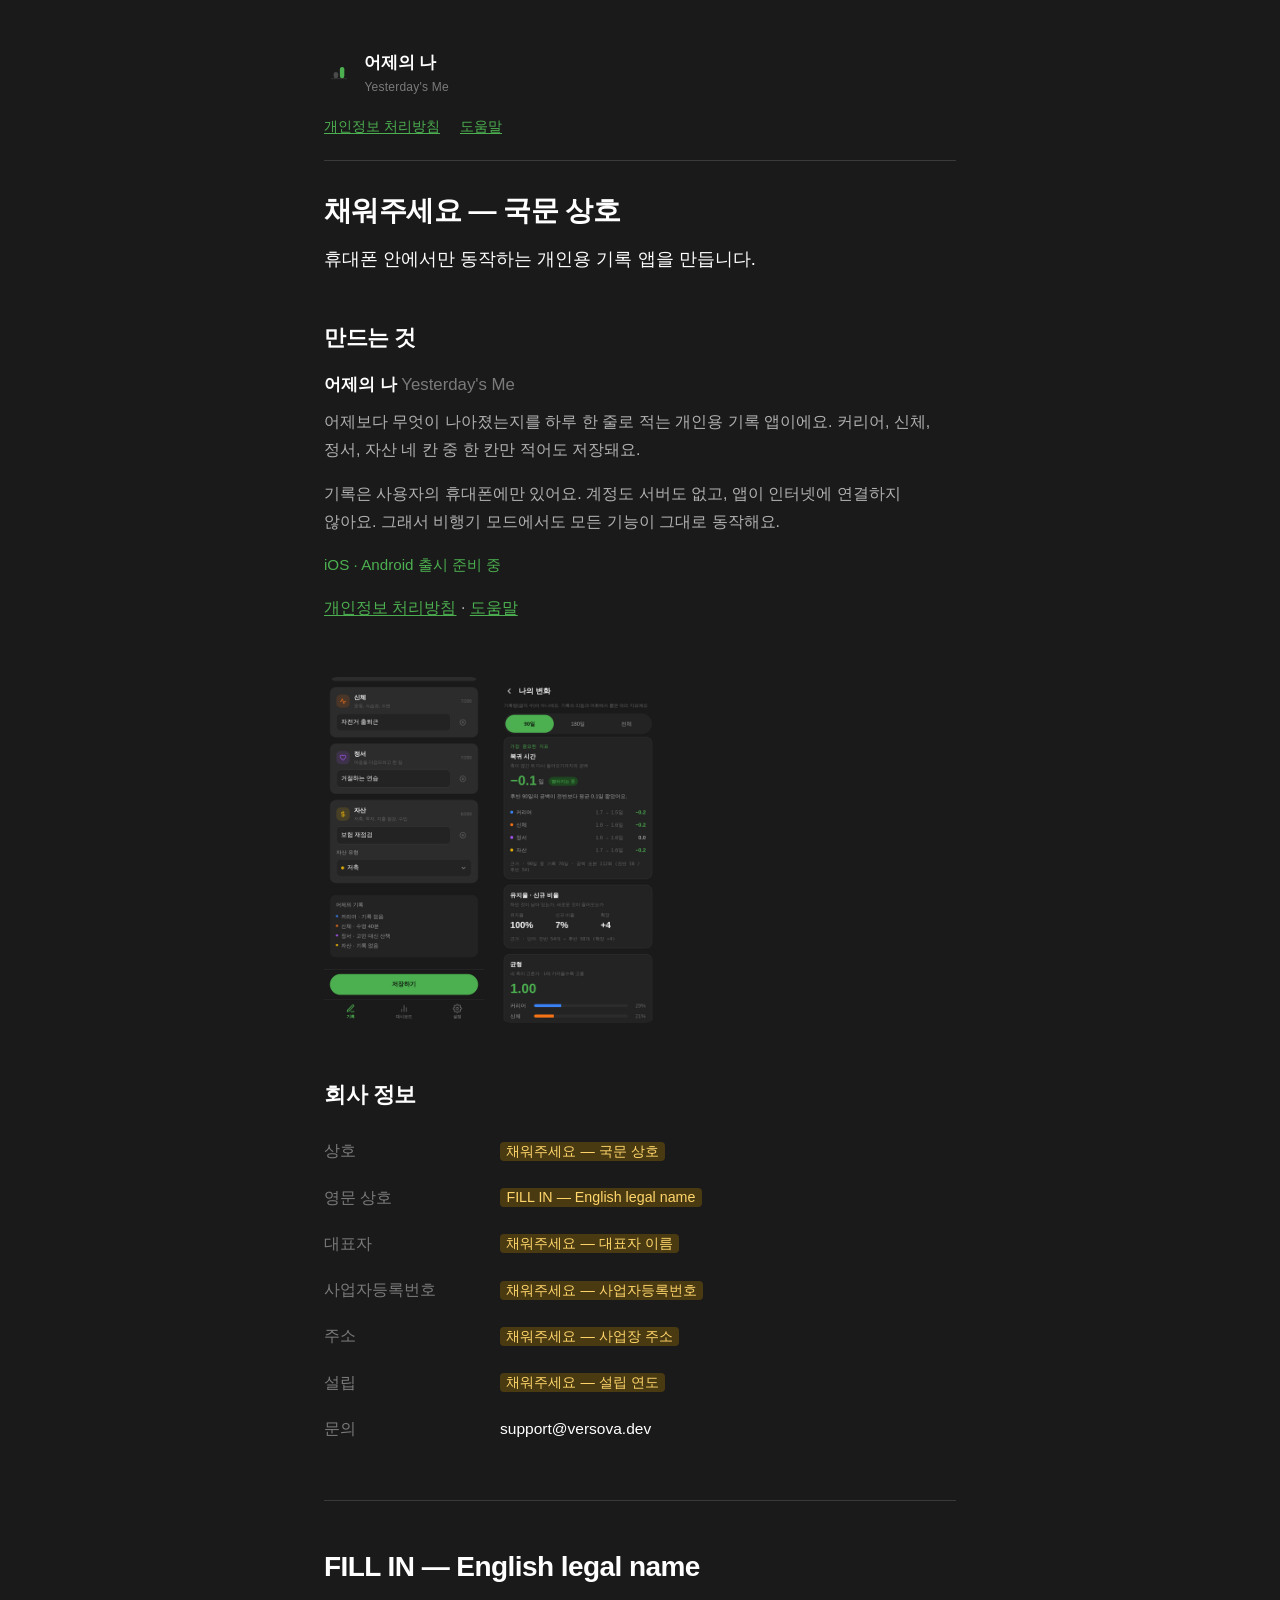
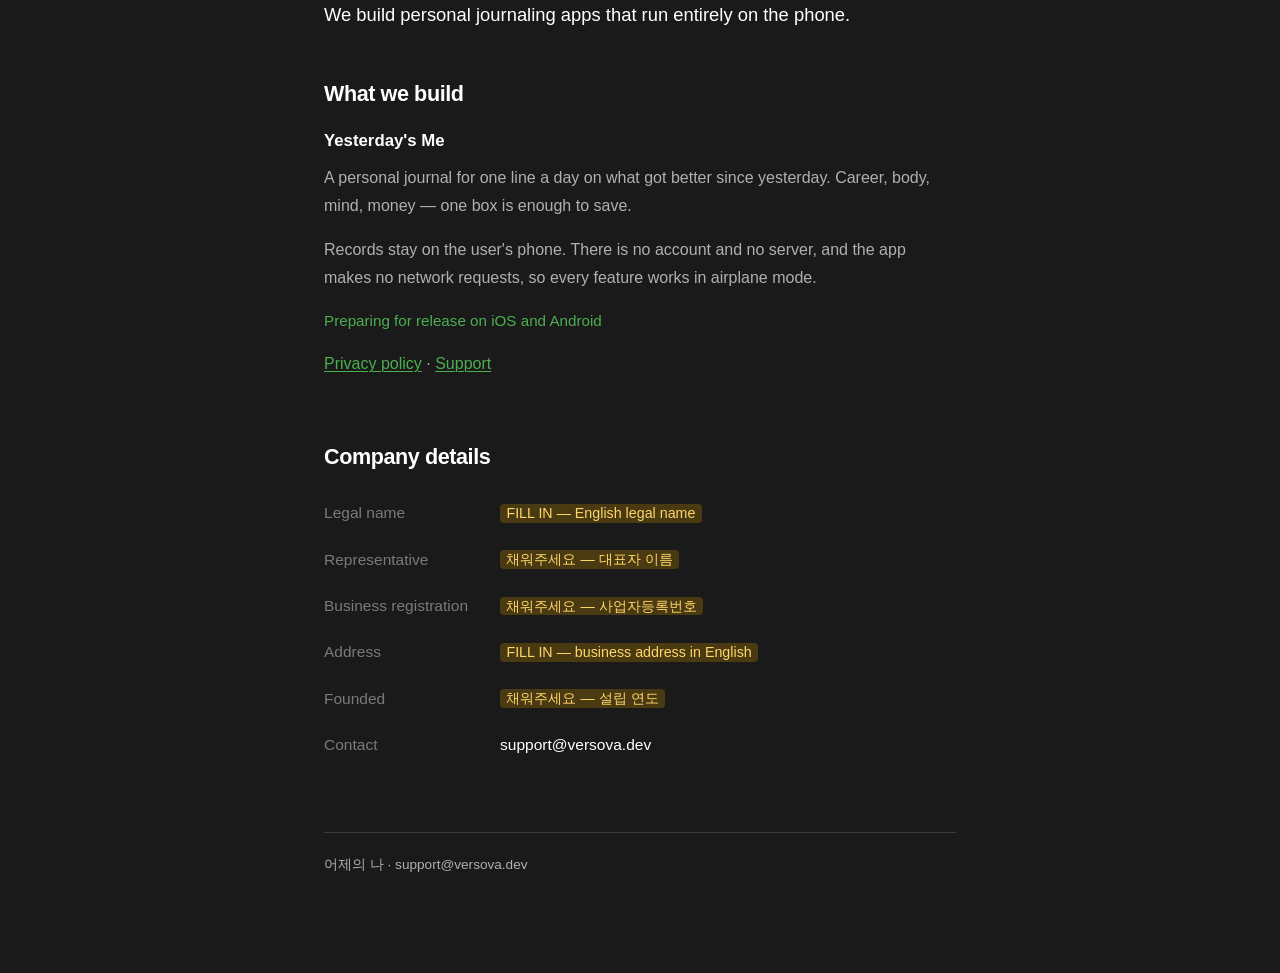
==== index.html @ fc91b7a3 "Update the company and app introduction page" ====
<!doctype html>
<html lang="ko">
<head>
<meta charset="utf-8">
<meta name="viewport" content="width=device-width, initial-scale=1">
<title>채워주세요 — 국문 상호</title>
<meta name="description" content="어제의 나 — 채워주세요 — 국문 상호">
<meta name="robots" content="index, follow">
<style>
  :root {
    color-scheme: dark;
    --ground: #1a1a1a;
    --surface: #2c2c2c;
    --ink: #ffffff;
    --muted: #b0b0b0;
    --faint: #7a7a7a;
    --rule: #3a3a3a;
    --accent: #4caf50;
  }
  * { box-sizing: border-box; }
  body {
    margin: 0;
    background: var(--ground);
    color: var(--ink);
    font: 400 16px/1.75 -apple-system, BlinkMacSystemFont, "Apple SD Gothic Neo",
      "Malgun Gothic", "Segoe UI", Roboto, sans-serif;
    word-break: keep-all;
    -webkit-text-size-adjust: 100%;
  }
  .wrap { max-width: 42rem; margin: 0 auto; padding: 3rem 1.25rem 5rem; }
  header { border-bottom: 1px solid var(--rule); padding-bottom: 1.25rem; margin-bottom: 2rem; }
  .brand { display: flex; align-items: center; gap: 0.65rem; text-decoration: none; color: var(--ink); }
  .brand svg { flex: none; }
  .brand span { font-size: 1.05rem; font-weight: 700; letter-spacing: -0.01em; }
  .brand small { display: block; font-size: 0.75rem; font-weight: 400; color: var(--faint); letter-spacing: 0.02em; }
  h1 { font-size: 1.75rem; font-weight: 700; letter-spacing: -0.02em; margin: 0 0 1.25rem; line-height: 1.3; }
  h2 { font-size: 1.35rem; font-weight: 700; letter-spacing: -0.02em; margin: 2.75rem 0 0.85rem; }
  h3 { font-size: 1.05rem; font-weight: 600; margin: 2rem 0 0.5rem; }
  p { margin: 0 0 1rem; color: var(--muted); }
  p strong, li strong { color: var(--ink); font-weight: 600; }
  ul, ol { margin: 0 0 1rem; padding-left: 1.35rem; color: var(--muted); }
  li { margin-bottom: 0.4rem; }
  a { color: var(--accent); text-decoration-thickness: 1px; text-underline-offset: 2px; }
  a:focus-visible { outline: 2px solid var(--accent); outline-offset: 2px; border-radius: 2px; }
  hr { border: 0; border-top: 1px solid var(--rule); margin: 3rem 0; }
  code {
    font-family: ui-monospace, SFMono-Regular, Menlo, monospace;
    font-size: 0.875em; background: var(--surface); border-radius: 3px; padding: 0.1em 0.35em;
  }
  nav { display: flex; gap: 1.25rem; margin-top: 1rem; font-size: 0.9rem; }
  footer {
    margin-top: 4rem; padding-top: 1.25rem; border-top: 1px solid var(--rule);
    font-size: 0.85rem; color: var(--faint);
  }
  footer a { color: var(--faint); }

/* ------------------------- 회사·제품 소개 (첫 페이지) ------------------------ */

  .lede { font-size: 1.15rem; color: var(--text); margin-top: -0.4rem; }

  /* 아직 채우지 않은 법인 정보. 눈에 띄지 않으면 그대로 공개된다. */
  .todo {
    background: #4a3a12;
    color: #ffd66b;
    padding: 0.1em 0.45em;
    border-radius: 4px;
    font-size: 0.92em;
  }

  .product { display: flex; gap: 2.4rem; align-items: flex-start; flex-wrap: wrap; }
  .product-text { flex: 1 1 17rem; min-width: 0; }
  .product-text h3 { margin-top: 0; }
  .product-text .en { color: var(--faint); font-weight: 400; }
  .status { color: var(--accent); font-size: 0.95rem; }

  .product-shots { display: flex; gap: 0.9rem; }
  .product-shots figure { margin: 0; }
  .product-shots img {
    width: 160px;
    height: auto;
    border-radius: 14px;
    border: 1px solid var(--line);
  }

  table.info { border-collapse: collapse; width: 100%; font-size: 0.97rem; }
  table.info th, table.info td {
    text-align: left;
    padding: 0.6rem 0.9rem 0.6rem 0;
    border-bottom: 1px solid var(--line);
    vertical-align: top;
  }
  table.info th { color: var(--faint); font-weight: 400; width: 11rem; white-space: nowrap; }

  @media (max-width: 640px) {
    .product-shots { display: none; }
    table.info th { width: auto; white-space: normal; display: block; border: 0; padding-bottom: 0; }
    table.info td { display: block; padding-left: 0; }
  }
</style>
</head>
<body>
<div class="wrap">
  <header>
    <a class="brand" href="./">
      <svg width="30" height="30" viewBox="0 0 1024 1024" aria-hidden="true">
  <rect width="1024" height="1024" rx="220" fill="#1a1a1a"/>
  <line x1="250" y1="704" x2="774" y2="704" stroke="#3a3a3a" stroke-width="24" stroke-linecap="round"/>
  <rect x="330" y="478" width="152" height="214" rx="76" fill="#4a4a4a"/>
  <rect x="542" y="308" width="152" height="384" rx="76" fill="#4caf50"/>
</svg>
      <span>어제의 나<small>Yesterday's Me</small></span>
    </a>
    <nav>
      <a href="./privacy/">개인정보 처리방침</a>
      <a href="./support/">도움말</a>
    </nav>
  </header>

<h1>채워주세요 — 국문 상호</h1>
<p class="lede">휴대폰 안에서만 동작하는 개인용 기록 앱을 만듭니다.</p>

<h2>만드는 것</h2>

<div class="product">
  <div class="product-text">
    <h3>어제의 나 <span class="en">Yesterday's Me</span></h3>
    <p>어제보다 무엇이 나아졌는지를 하루 한 줄로 적는 개인용 기록 앱이에요.
    커리어, 신체, 정서, 자산 네 칸 중 한 칸만 적어도 저장돼요.</p>
    <p>기록은 사용자의 휴대폰에만 있어요. 계정도 서버도 없고, 앱이 인터넷에
    연결하지 않아요. 그래서 비행기 모드에서도 모든 기능이 그대로 동작해요.</p>
    <p class="status">iOS · Android 출시 준비 중</p>
    <p><a href="./privacy/">개인정보 처리방침</a> · <a href="./support/">도움말</a></p>
  </div>
  <div class="product-shots">
    <figure><img src="./record.png" width="360" height="780" alt="기록 화면 — 네 축에 한 줄씩 적는다" loading="lazy"></figure>
    <figure><img src="./signals.png" width="360" height="780" alt="나의 변화 화면 — 복귀 시간과 유지율" loading="lazy"></figure>
  </div>
</div>

<h2>회사 정보</h2>

<table class="info">
  <tbody>
    <tr><th>상호</th><td><mark class="todo">채워주세요 — 국문 상호</mark></td></tr>
    <tr><th>영문 상호</th><td><mark class="todo">FILL IN — English legal name</mark></td></tr>
    <tr><th>대표자</th><td><mark class="todo">채워주세요 — 대표자 이름</mark></td></tr>
    <tr><th>사업자등록번호</th><td><mark class="todo">채워주세요 — 사업자등록번호</mark></td></tr>
    <tr><th>주소</th><td><mark class="todo">채워주세요 — 사업장 주소</mark></td></tr>
    <tr><th>설립</th><td><mark class="todo">채워주세요 — 설립 연도</mark></td></tr>
    <tr><th>문의</th><td>support@versova.dev</td></tr>
  </tbody>
</table>

<hr>

<h1>FILL IN — English legal name</h1>
<p class="lede">We build personal journaling apps that run entirely on the phone.</p>

<h2>What we build</h2>

<div class="product">
  <div class="product-text">
    <h3>Yesterday's Me</h3>
    <p>A personal journal for one line a day on what got better since yesterday.
    Career, body, mind, money — one box is enough to save.</p>
    <p>Records stay on the user's phone. There is no account and no server, and the
    app makes no network requests, so every feature works in airplane mode.</p>
    <p class="status">Preparing for release on iOS and Android</p>
    <p><a href="./privacy/">Privacy policy</a> · <a href="./support/">Support</a></p>
  </div>
</div>

<h2>Company details</h2>

<table class="info">
  <tbody>
    <tr><th>Legal name</th><td><mark class="todo">FILL IN — English legal name</mark></td></tr>
    <tr><th>Representative</th><td><mark class="todo">채워주세요 — 대표자 이름</mark></td></tr>
    <tr><th>Business registration</th><td><mark class="todo">채워주세요 — 사업자등록번호</mark></td></tr>
    <tr><th>Address</th><td><mark class="todo">FILL IN — business address in English</mark></td></tr>
    <tr><th>Founded</th><td><mark class="todo">채워주세요 — 설립 연도</mark></td></tr>
    <tr><th>Contact</th><td>support@versova.dev</td></tr>
  </tbody>
</table>

  <footer>
    <p>어제의 나 · support@versova.dev</p>
  </footer>
</div>
</body>
</html>
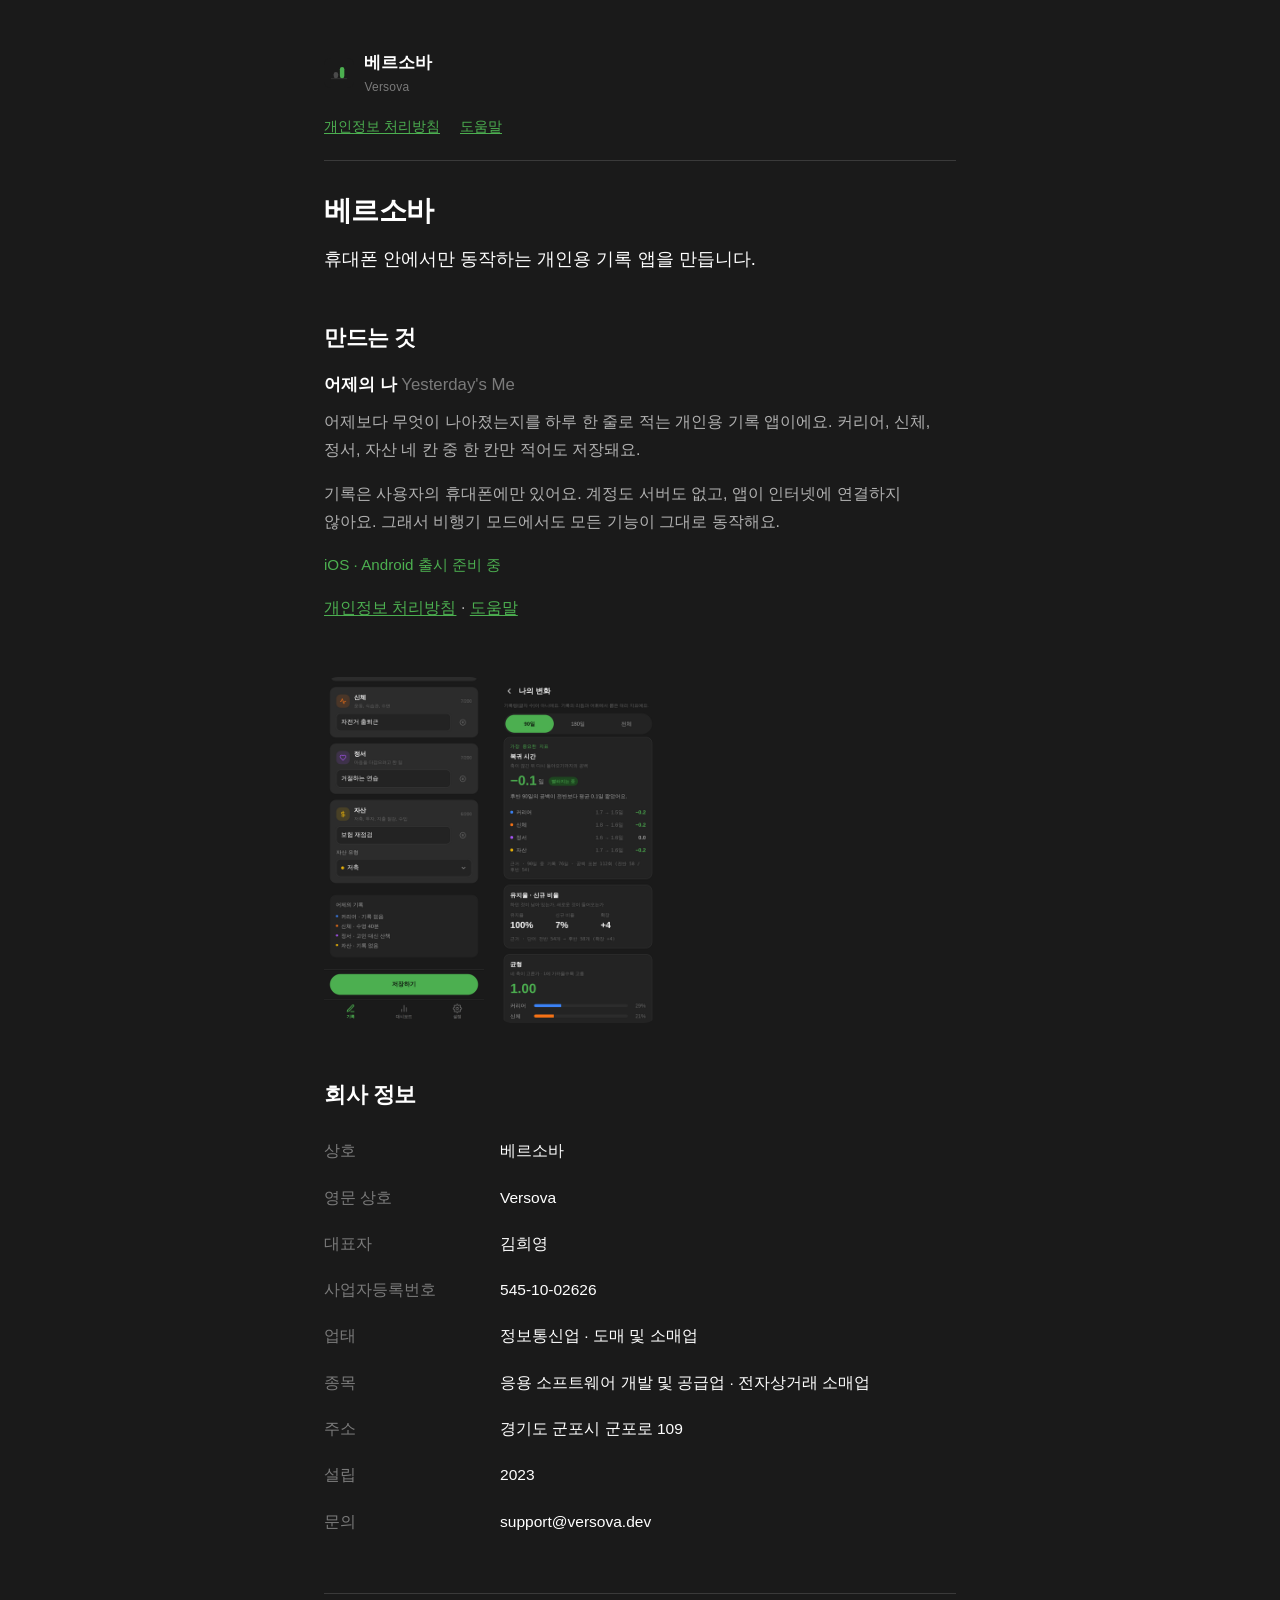
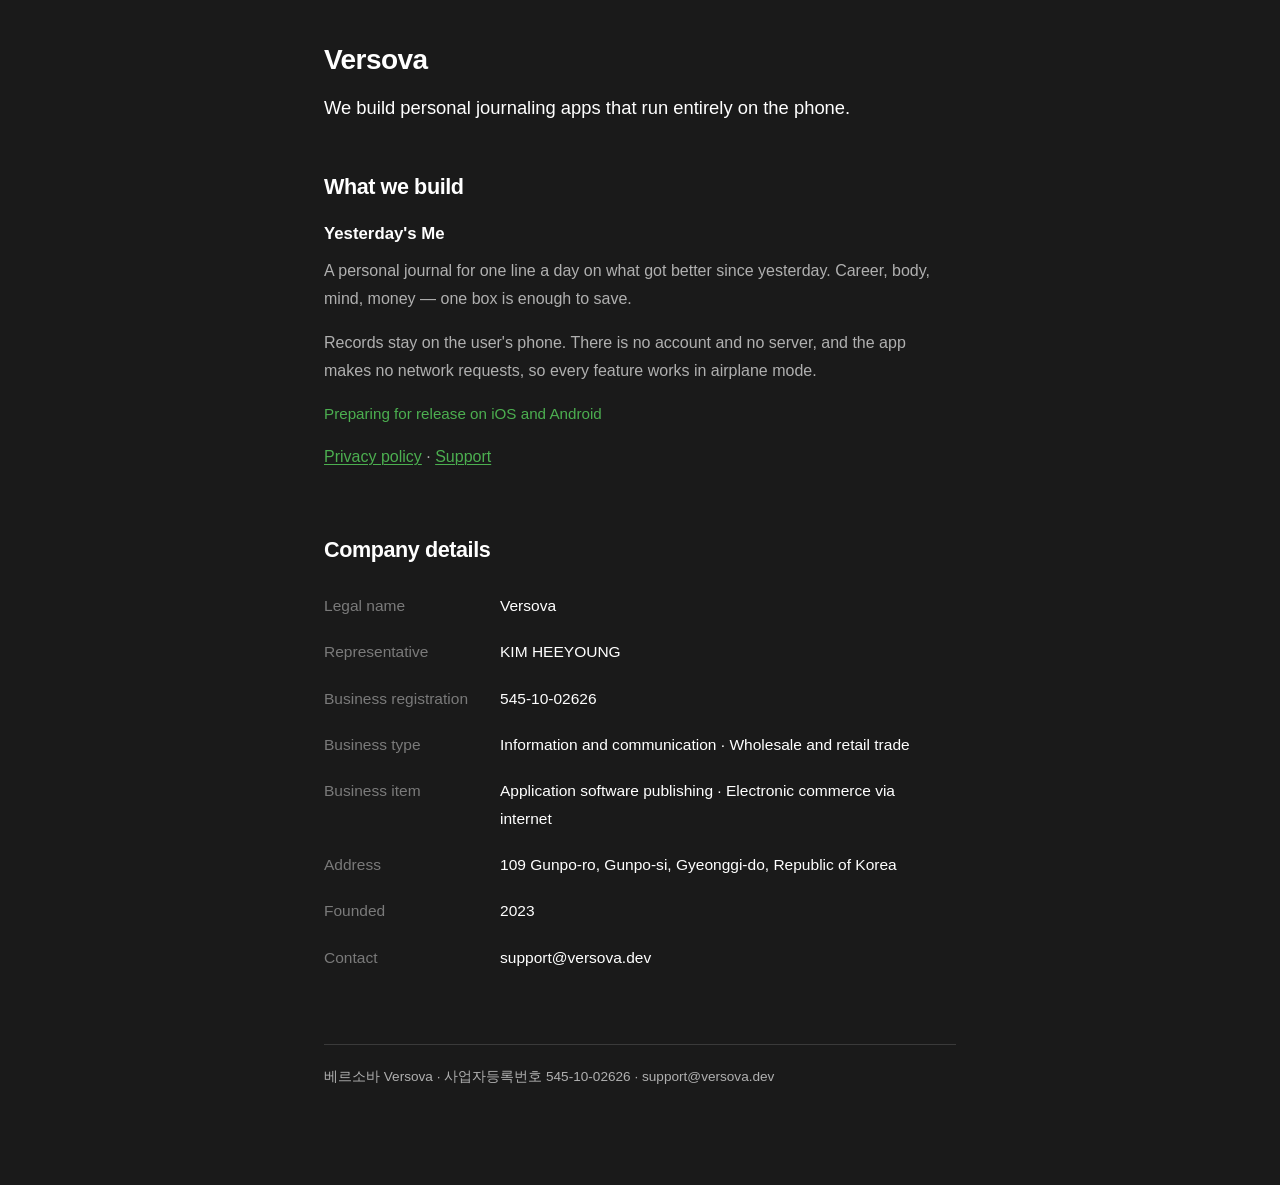
==== commit 486927dc: "Update the company and app introduction page" ====
--- a/index.html
+++ b/index.html
@@ -3,8 +3,8 @@
 <head>
 <meta charset="utf-8">
 <meta name="viewport" content="width=device-width, initial-scale=1">
-<title>채워주세요 — 국문 상호</title>
-<meta name="description" content="어제의 나 — 채워주세요 — 국문 상호">
+<title>베르소바</title>
+<meta name="description" content="어제의 나 — 베르소바">
 <meta name="robots" content="index, follow">
 <style>
   :root {
@@ -108,7 +108,7 @@
   <rect x="330" y="478" width="152" height="214" rx="76" fill="#4a4a4a"/>
   <rect x="542" y="308" width="152" height="384" rx="76" fill="#4caf50"/>
 </svg>
-      <span>어제의 나<small>Yesterday's Me</small></span>
+      <span>베르소바<small>Versova</small></span>
     </a>
     <nav>
       <a href="./privacy/">개인정보 처리방침</a>
@@ -116,7 +116,7 @@
     </nav>
   </header>
 
-<h1>채워주세요 — 국문 상호</h1>
+<h1>베르소바</h1>
 <p class="lede">휴대폰 안에서만 동작하는 개인용 기록 앱을 만듭니다.</p>
 
 <h2>만드는 것</h2>
@@ -141,19 +141,21 @@
 
 <table class="info">
   <tbody>
-    <tr><th>상호</th><td><mark class="todo">채워주세요 — 국문 상호</mark></td></tr>
-    <tr><th>영문 상호</th><td><mark class="todo">FILL IN — English legal name</mark></td></tr>
-    <tr><th>대표자</th><td><mark class="todo">채워주세요 — 대표자 이름</mark></td></tr>
-    <tr><th>사업자등록번호</th><td><mark class="todo">채워주세요 — 사업자등록번호</mark></td></tr>
-    <tr><th>주소</th><td><mark class="todo">채워주세요 — 사업장 주소</mark></td></tr>
-    <tr><th>설립</th><td><mark class="todo">채워주세요 — 설립 연도</mark></td></tr>
+    <tr><th>상호</th><td>베르소바</td></tr>
+    <tr><th>영문 상호</th><td>Versova</td></tr>
+    <tr><th>대표자</th><td>김희영</td></tr>
+    <tr><th>사업자등록번호</th><td>545-10-02626</td></tr>
+    <tr><th>업태</th><td>정보통신업 · 도매 및 소매업</td></tr>
+    <tr><th>종목</th><td>응용 소프트웨어 개발 및 공급업 · 전자상거래 소매업</td></tr>
+    <tr><th>주소</th><td>경기도 군포시 군포로 109</td></tr>
+    <tr><th>설립</th><td>2023</td></tr>
     <tr><th>문의</th><td>support@versova.dev</td></tr>
   </tbody>
 </table>
 
 <hr>
 
-<h1>FILL IN — English legal name</h1>
+<h1>Versova</h1>
 <p class="lede">We build personal journaling apps that run entirely on the phone.</p>
 
 <h2>What we build</h2>
@@ -174,17 +176,19 @@
 
 <table class="info">
   <tbody>
-    <tr><th>Legal name</th><td><mark class="todo">FILL IN — English legal name</mark></td></tr>
-    <tr><th>Representative</th><td><mark class="todo">채워주세요 — 대표자 이름</mark></td></tr>
-    <tr><th>Business registration</th><td><mark class="todo">채워주세요 — 사업자등록번호</mark></td></tr>
-    <tr><th>Address</th><td><mark class="todo">FILL IN — business address in English</mark></td></tr>
-    <tr><th>Founded</th><td><mark class="todo">채워주세요 — 설립 연도</mark></td></tr>
+    <tr><th>Legal name</th><td>Versova</td></tr>
+    <tr><th>Representative</th><td>KIM HEEYOUNG</td></tr>
+    <tr><th>Business registration</th><td>545-10-02626</td></tr>
+    <tr><th>Business type</th><td>Information and communication · Wholesale and retail trade</td></tr>
+    <tr><th>Business item</th><td>Application software publishing · Electronic commerce via internet</td></tr>
+    <tr><th>Address</th><td>109 Gunpo-ro, Gunpo-si, Gyeonggi-do, Republic of Korea</td></tr>
+    <tr><th>Founded</th><td>2023</td></tr>
     <tr><th>Contact</th><td>support@versova.dev</td></tr>
   </tbody>
 </table>
 
   <footer>
-    <p>어제의 나 · support@versova.dev</p>
+    <p>베르소바 Versova · 사업자등록번호 545-10-02626 · support@versova.dev</p>
   </footer>
 </div>
 </body>
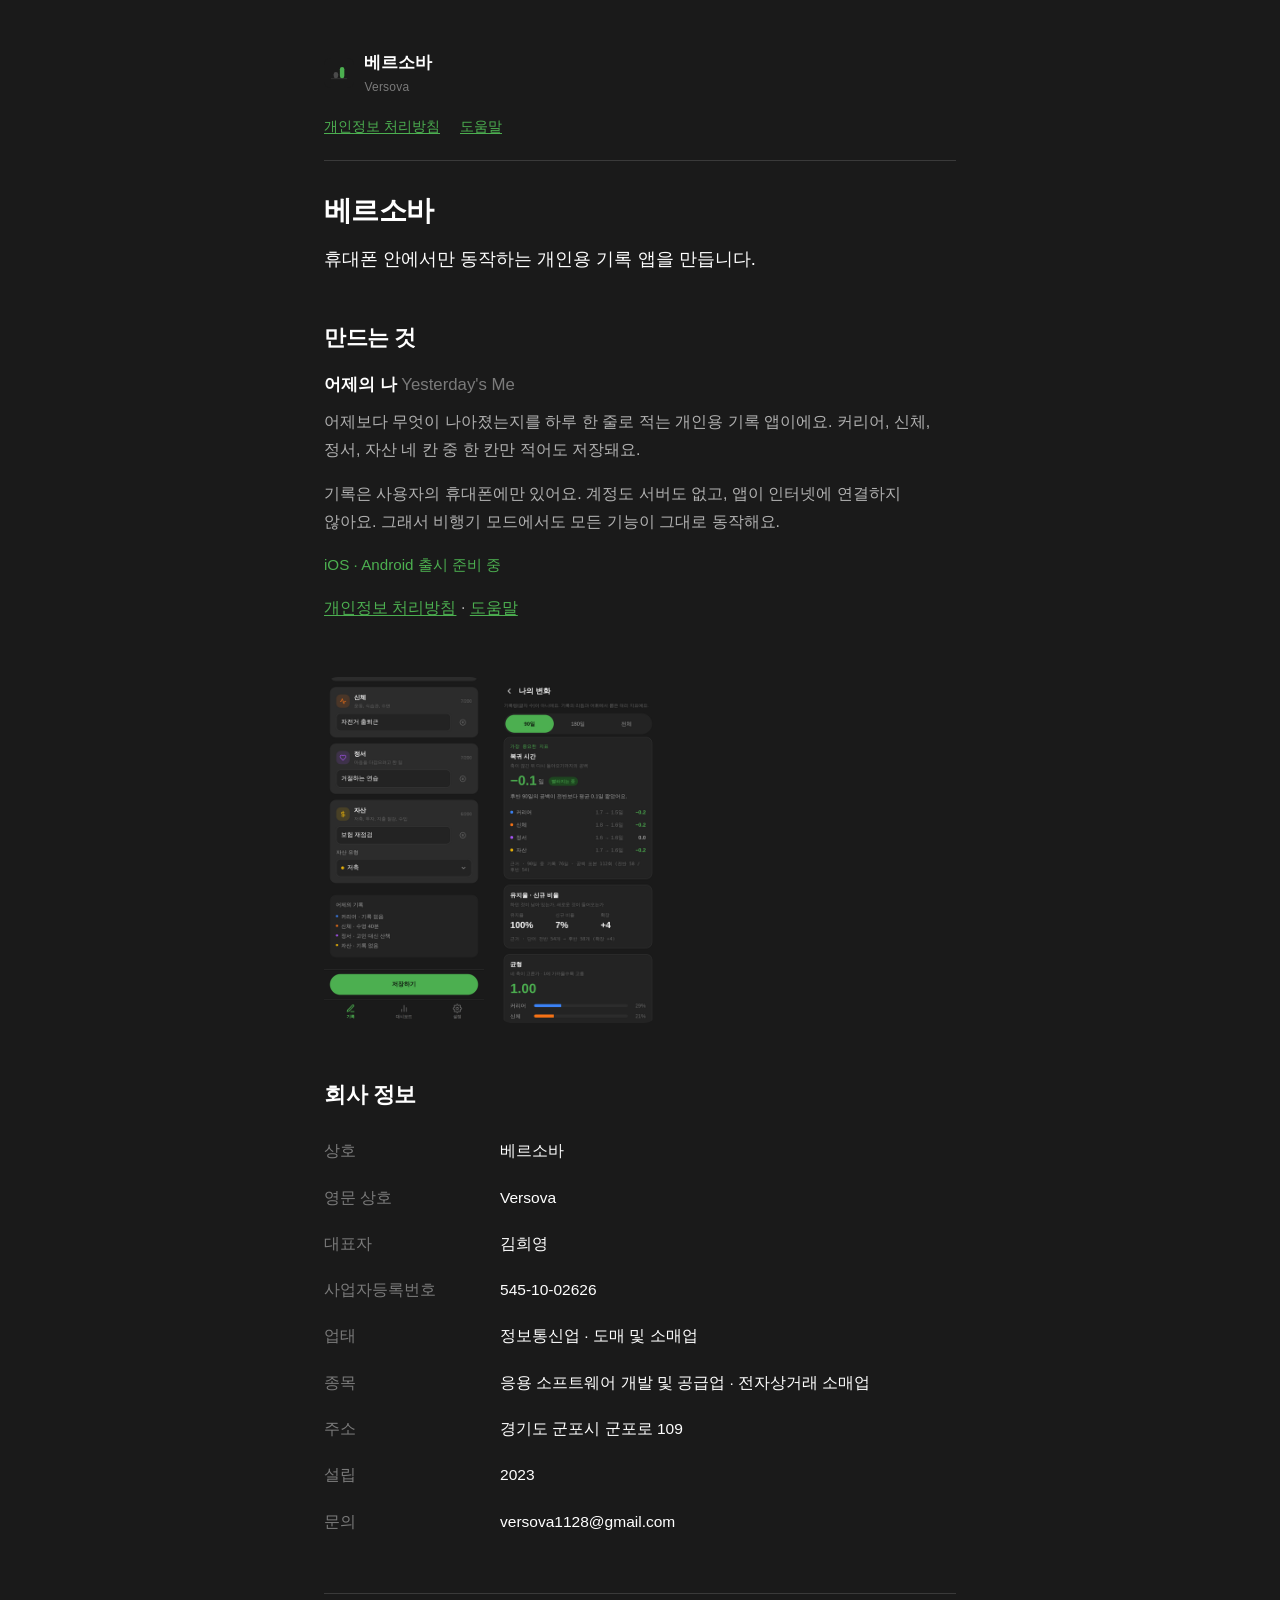
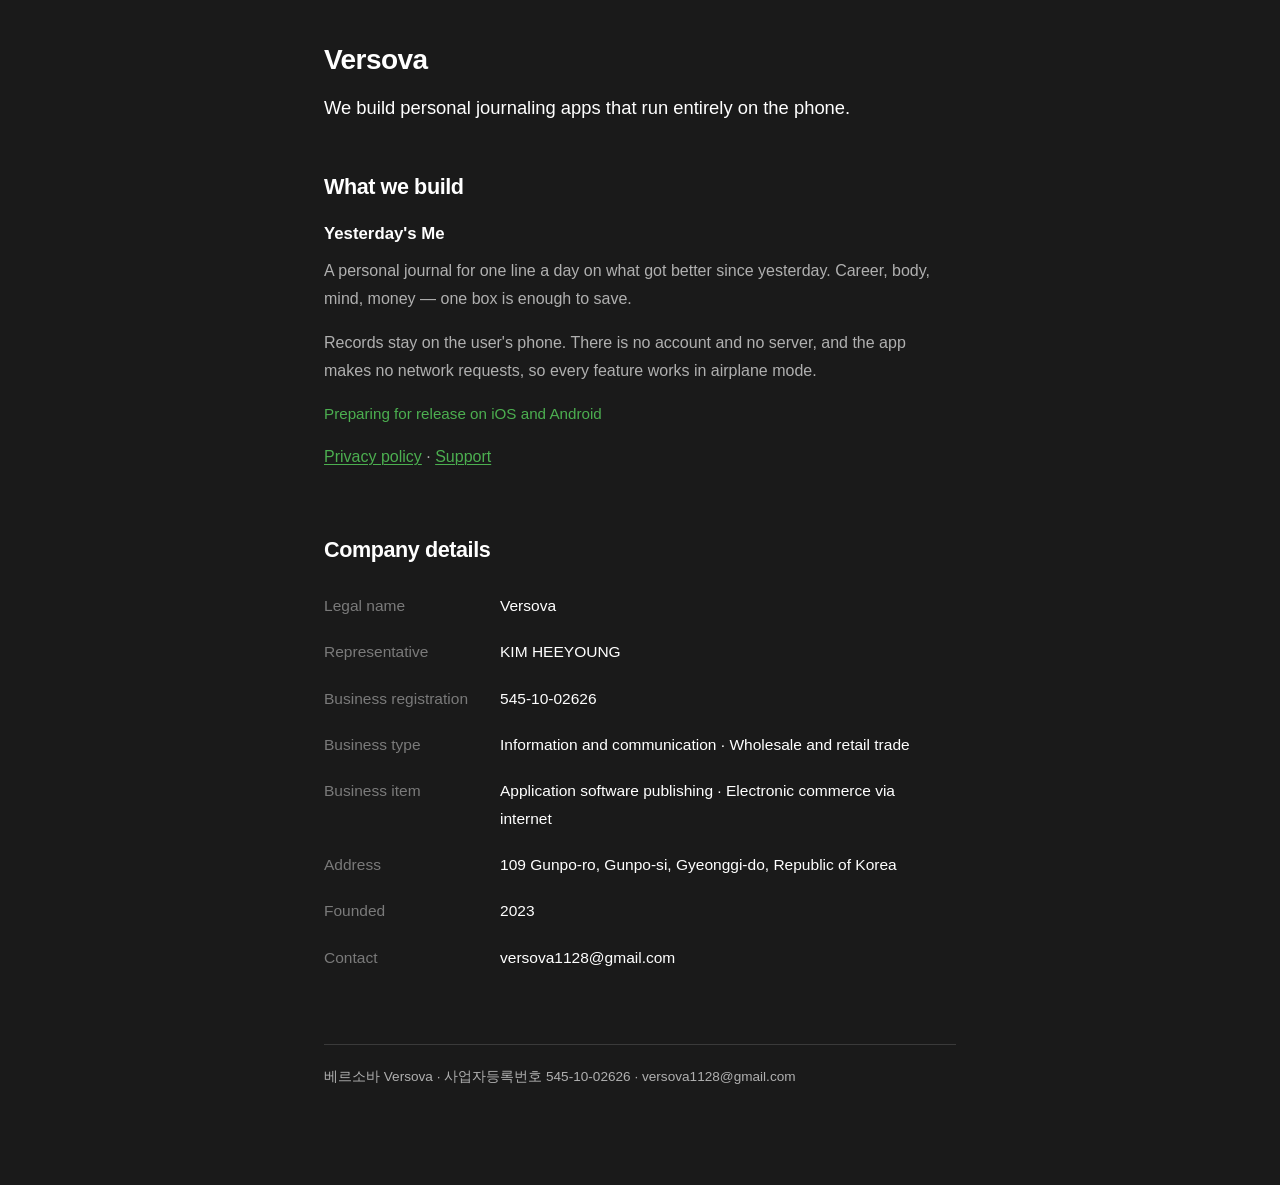
==== commit c4fc0f1d: "Update the company and app introduction page" ====
--- a/index.html
+++ b/index.html
@@ -149,7 +149,7 @@
     <tr><th>종목</th><td>응용 소프트웨어 개발 및 공급업 · 전자상거래 소매업</td></tr>
     <tr><th>주소</th><td>경기도 군포시 군포로 109</td></tr>
     <tr><th>설립</th><td>2023</td></tr>
-    <tr><th>문의</th><td>support@versova.dev</td></tr>
+    <tr><th>문의</th><td>versova1128@gmail.com</td></tr>
   </tbody>
 </table>
 
@@ -183,12 +183,12 @@
     <tr><th>Business item</th><td>Application software publishing · Electronic commerce via internet</td></tr>
     <tr><th>Address</th><td>109 Gunpo-ro, Gunpo-si, Gyeonggi-do, Republic of Korea</td></tr>
     <tr><th>Founded</th><td>2023</td></tr>
-    <tr><th>Contact</th><td>support@versova.dev</td></tr>
+    <tr><th>Contact</th><td>versova1128@gmail.com</td></tr>
   </tbody>
 </table>
 
   <footer>
-    <p>베르소바 Versova · 사업자등록번호 545-10-02626 · support@versova.dev</p>
+    <p>베르소바 Versova · 사업자등록번호 545-10-02626 · versova1128@gmail.com</p>
   </footer>
 </div>
 </body>
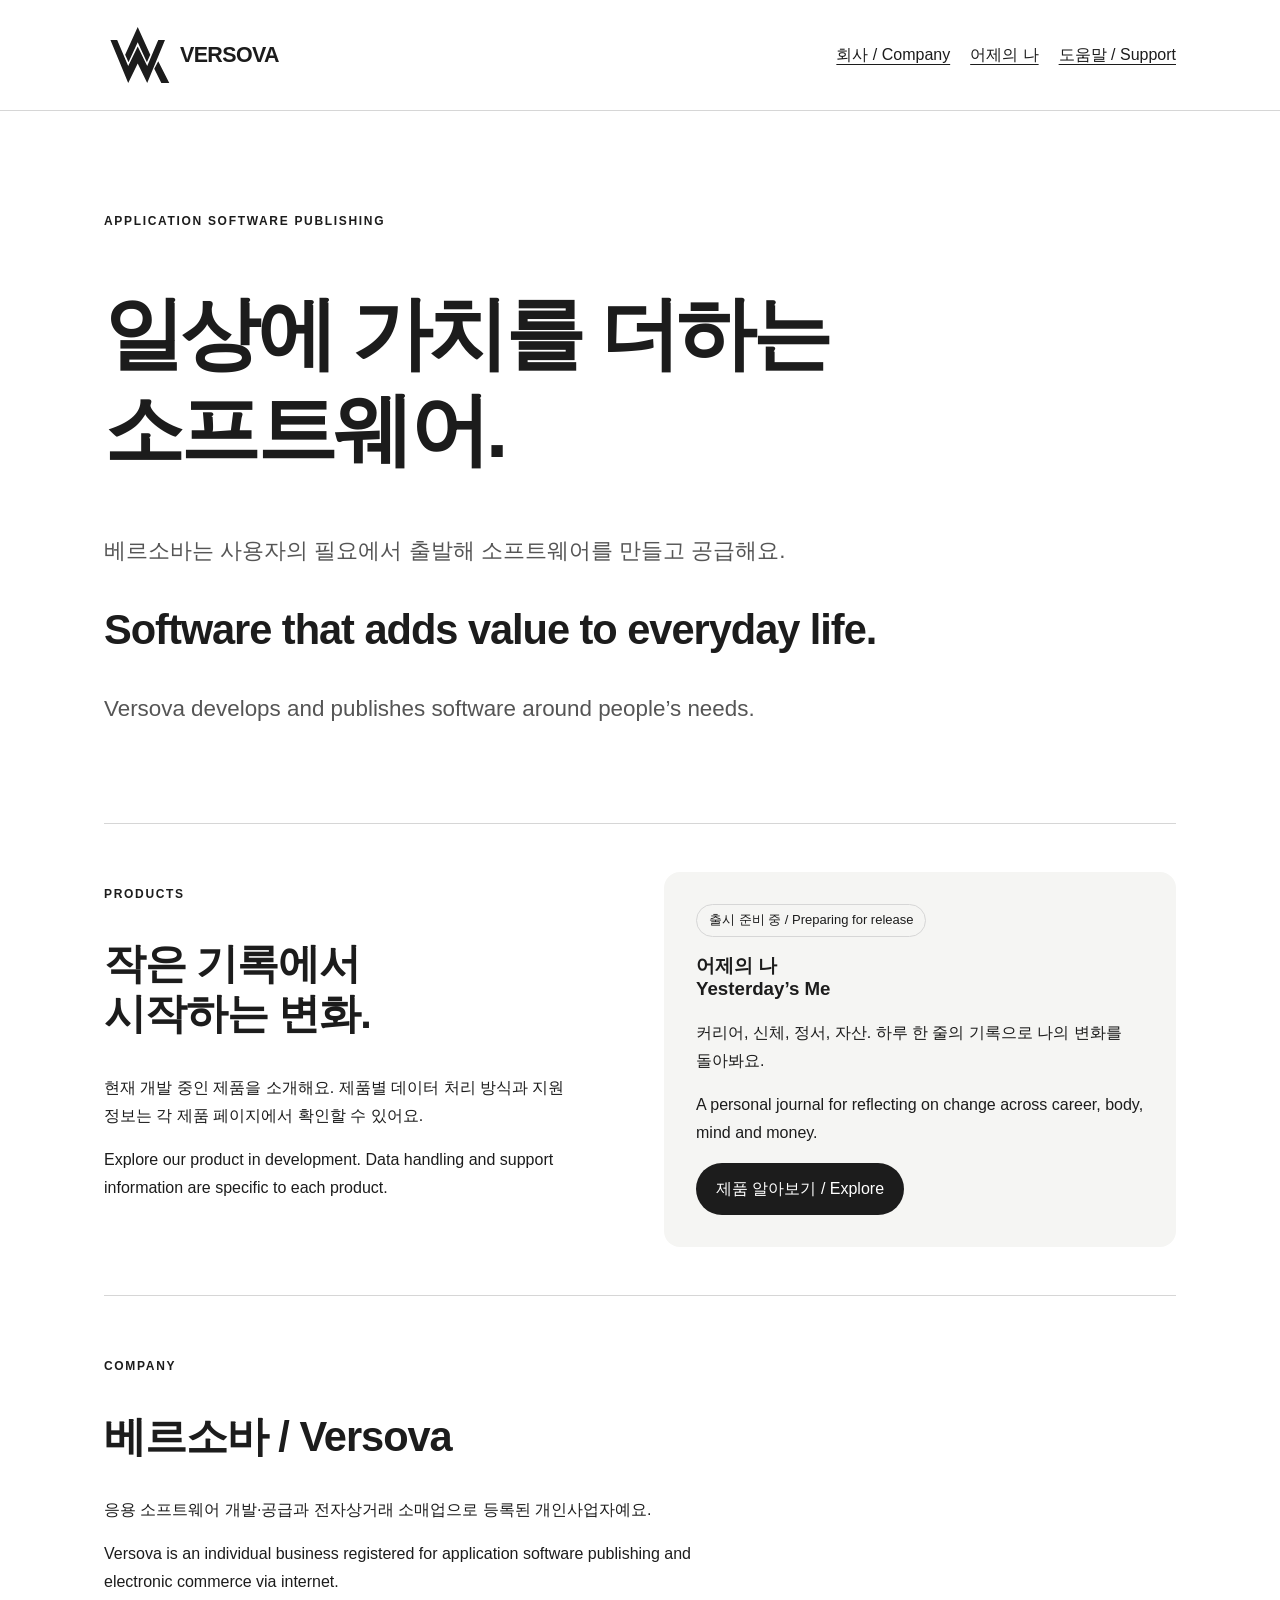
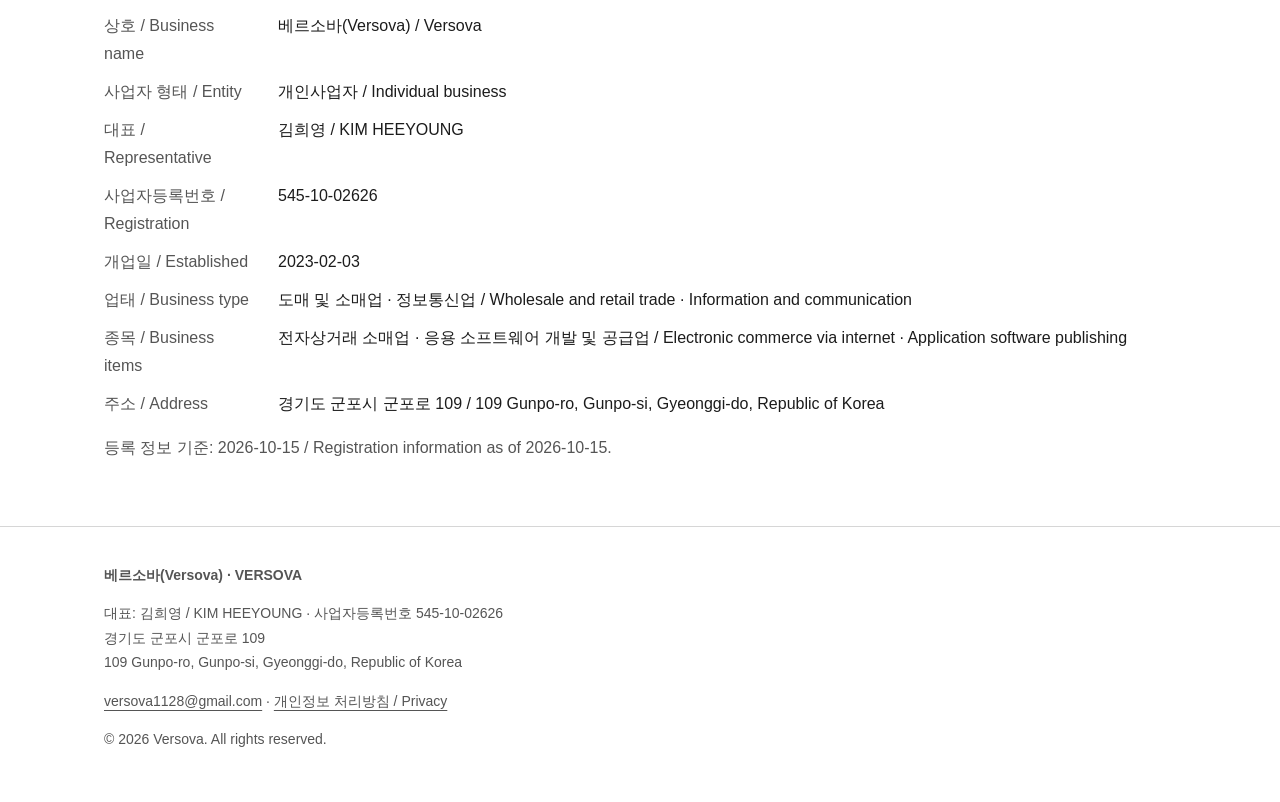
==== commit 9dab8acb: "Publish verified VERSOVA corporate identity and product website Publish generated bilingual company/" ====
--- a/index.html
+++ b/index.html
@@ -1,195 +1,14 @@
 <!doctype html>
-<html lang="ko">
-<head>
-<meta charset="utf-8">
-<meta name="viewport" content="width=device-width, initial-scale=1">
-<title>베르소바</title>
-<meta name="description" content="어제의 나 — 베르소바">
-<meta name="robots" content="index, follow">
-<style>
-  :root {
-    color-scheme: dark;
-    --ground: #1a1a1a;
-    --surface: #2c2c2c;
-    --ink: #ffffff;
-    --muted: #b0b0b0;
-    --faint: #7a7a7a;
-    --rule: #3a3a3a;
-    --accent: #4caf50;
-  }
-  * { box-sizing: border-box; }
-  body {
-    margin: 0;
-    background: var(--ground);
-    color: var(--ink);
-    font: 400 16px/1.75 -apple-system, BlinkMacSystemFont, "Apple SD Gothic Neo",
-      "Malgun Gothic", "Segoe UI", Roboto, sans-serif;
-    word-break: keep-all;
-    -webkit-text-size-adjust: 100%;
-  }
-  .wrap { max-width: 42rem; margin: 0 auto; padding: 3rem 1.25rem 5rem; }
-  header { border-bottom: 1px solid var(--rule); padding-bottom: 1.25rem; margin-bottom: 2rem; }
-  .brand { display: flex; align-items: center; gap: 0.65rem; text-decoration: none; color: var(--ink); }
-  .brand svg { flex: none; }
-  .brand span { font-size: 1.05rem; font-weight: 700; letter-spacing: -0.01em; }
-  .brand small { display: block; font-size: 0.75rem; font-weight: 400; color: var(--faint); letter-spacing: 0.02em; }
-  h1 { font-size: 1.75rem; font-weight: 700; letter-spacing: -0.02em; margin: 0 0 1.25rem; line-height: 1.3; }
-  h2 { font-size: 1.35rem; font-weight: 700; letter-spacing: -0.02em; margin: 2.75rem 0 0.85rem; }
-  h3 { font-size: 1.05rem; font-weight: 600; margin: 2rem 0 0.5rem; }
-  p { margin: 0 0 1rem; color: var(--muted); }
-  p strong, li strong { color: var(--ink); font-weight: 600; }
-  ul, ol { margin: 0 0 1rem; padding-left: 1.35rem; color: var(--muted); }
-  li { margin-bottom: 0.4rem; }
-  a { color: var(--accent); text-decoration-thickness: 1px; text-underline-offset: 2px; }
-  a:focus-visible { outline: 2px solid var(--accent); outline-offset: 2px; border-radius: 2px; }
-  hr { border: 0; border-top: 1px solid var(--rule); margin: 3rem 0; }
-  code {
-    font-family: ui-monospace, SFMono-Regular, Menlo, monospace;
-    font-size: 0.875em; background: var(--surface); border-radius: 3px; padding: 0.1em 0.35em;
-  }
-  nav { display: flex; gap: 1.25rem; margin-top: 1rem; font-size: 0.9rem; }
-  footer {
-    margin-top: 4rem; padding-top: 1.25rem; border-top: 1px solid var(--rule);
-    font-size: 0.85rem; color: var(--faint);
-  }
-  footer a { color: var(--faint); }
-
-/* ------------------------- 회사·제품 소개 (첫 페이지) ------------------------ */
-
-  .lede { font-size: 1.15rem; color: var(--text); margin-top: -0.4rem; }
-
-  /* 아직 채우지 않은 법인 정보. 눈에 띄지 않으면 그대로 공개된다. */
-  .todo {
-    background: #4a3a12;
-    color: #ffd66b;
-    padding: 0.1em 0.45em;
-    border-radius: 4px;
-    font-size: 0.92em;
-  }
-
-  .product { display: flex; gap: 2.4rem; align-items: flex-start; flex-wrap: wrap; }
-  .product-text { flex: 1 1 17rem; min-width: 0; }
-  .product-text h3 { margin-top: 0; }
-  .product-text .en { color: var(--faint); font-weight: 400; }
-  .status { color: var(--accent); font-size: 0.95rem; }
-
-  .product-shots { display: flex; gap: 0.9rem; }
-  .product-shots figure { margin: 0; }
-  .product-shots img {
-    width: 160px;
-    height: auto;
-    border-radius: 14px;
-    border: 1px solid var(--line);
-  }
-
-  table.info { border-collapse: collapse; width: 100%; font-size: 0.97rem; }
-  table.info th, table.info td {
-    text-align: left;
-    padding: 0.6rem 0.9rem 0.6rem 0;
-    border-bottom: 1px solid var(--line);
-    vertical-align: top;
-  }
-  table.info th { color: var(--faint); font-weight: 400; width: 11rem; white-space: nowrap; }
-
-  @media (max-width: 640px) {
-    .product-shots { display: none; }
-    table.info th { width: auto; white-space: normal; display: block; border: 0; padding-bottom: 0; }
-    table.info td { display: block; padding-left: 0; }
-  }
-</style>
-</head>
-<body>
-<div class="wrap">
-  <header>
-    <a class="brand" href="./">
-      <svg width="30" height="30" viewBox="0 0 1024 1024" aria-hidden="true">
-  <rect width="1024" height="1024" rx="220" fill="#1a1a1a"/>
-  <line x1="250" y1="704" x2="774" y2="704" stroke="#3a3a3a" stroke-width="24" stroke-linecap="round"/>
-  <rect x="330" y="478" width="152" height="214" rx="76" fill="#4a4a4a"/>
-  <rect x="542" y="308" width="152" height="384" rx="76" fill="#4caf50"/>
-</svg>
-      <span>베르소바<small>Versova</small></span>
-    </a>
-    <nav>
-      <a href="./privacy/">개인정보 처리방침</a>
-      <a href="./support/">도움말</a>
-    </nav>
-  </header>
-
-<h1>베르소바</h1>
-<p class="lede">휴대폰 안에서만 동작하는 개인용 기록 앱을 만듭니다.</p>
-
-<h2>만드는 것</h2>
-
-<div class="product">
-  <div class="product-text">
-    <h3>어제의 나 <span class="en">Yesterday's Me</span></h3>
-    <p>어제보다 무엇이 나아졌는지를 하루 한 줄로 적는 개인용 기록 앱이에요.
-    커리어, 신체, 정서, 자산 네 칸 중 한 칸만 적어도 저장돼요.</p>
-    <p>기록은 사용자의 휴대폰에만 있어요. 계정도 서버도 없고, 앱이 인터넷에
-    연결하지 않아요. 그래서 비행기 모드에서도 모든 기능이 그대로 동작해요.</p>
-    <p class="status">iOS · Android 출시 준비 중</p>
-    <p><a href="./privacy/">개인정보 처리방침</a> · <a href="./support/">도움말</a></p>
-  </div>
-  <div class="product-shots">
-    <figure><img src="./record.png" width="360" height="780" alt="기록 화면 — 네 축에 한 줄씩 적는다" loading="lazy"></figure>
-    <figure><img src="./signals.png" width="360" height="780" alt="나의 변화 화면 — 복귀 시간과 유지율" loading="lazy"></figure>
-  </div>
-</div>
-
-<h2>회사 정보</h2>
-
-<table class="info">
-  <tbody>
-    <tr><th>상호</th><td>베르소바</td></tr>
-    <tr><th>영문 상호</th><td>Versova</td></tr>
-    <tr><th>대표자</th><td>김희영</td></tr>
-    <tr><th>사업자등록번호</th><td>545-10-02626</td></tr>
-    <tr><th>업태</th><td>정보통신업 · 도매 및 소매업</td></tr>
-    <tr><th>종목</th><td>응용 소프트웨어 개발 및 공급업 · 전자상거래 소매업</td></tr>
-    <tr><th>주소</th><td>경기도 군포시 군포로 109</td></tr>
-    <tr><th>설립</th><td>2023</td></tr>
-    <tr><th>문의</th><td>versova1128@gmail.com</td></tr>
-  </tbody>
-</table>
-
-<hr>
-
-<h1>Versova</h1>
-<p class="lede">We build personal journaling apps that run entirely on the phone.</p>
-
-<h2>What we build</h2>
-
-<div class="product">
-  <div class="product-text">
-    <h3>Yesterday's Me</h3>
-    <p>A personal journal for one line a day on what got better since yesterday.
-    Career, body, mind, money — one box is enough to save.</p>
-    <p>Records stay on the user's phone. There is no account and no server, and the
-    app makes no network requests, so every feature works in airplane mode.</p>
-    <p class="status">Preparing for release on iOS and Android</p>
-    <p><a href="./privacy/">Privacy policy</a> · <a href="./support/">Support</a></p>
-  </div>
-</div>
-
-<h2>Company details</h2>
-
-<table class="info">
-  <tbody>
-    <tr><th>Legal name</th><td>Versova</td></tr>
-    <tr><th>Representative</th><td>KIM HEEYOUNG</td></tr>
-    <tr><th>Business registration</th><td>545-10-02626</td></tr>
-    <tr><th>Business type</th><td>Information and communication · Wholesale and retail trade</td></tr>
-    <tr><th>Business item</th><td>Application software publishing · Electronic commerce via internet</td></tr>
-    <tr><th>Address</th><td>109 Gunpo-ro, Gunpo-si, Gyeonggi-do, Republic of Korea</td></tr>
-    <tr><th>Founded</th><td>2023</td></tr>
-    <tr><th>Contact</th><td>versova1128@gmail.com</td></tr>
-  </tbody>
-</table>
-
-  <footer>
-    <p>베르소바 Versova · 사업자등록번호 545-10-02626 · versova1128@gmail.com</p>
-  </footer>
-</div>
-</body>
-</html>
+<html lang="ko"><head><meta charset="utf-8"><meta name="viewport" content="width=device-width,initial-scale=1">
+<title>베르소바 · Versova · VERSOVA</title><meta name="description" content="베르소바 · Versova — 베르소바 Versova">
+<link rel="canonical" href="https://489156.github.io/versova-site/"><link rel="icon" type="image/svg+xml" href="./assets/versova-mark.svg">
+<link rel="stylesheet" href="./assets/brand.css"></head><body>
+<a class="skip" href="#main">본문으로 / Skip to content</a>
+<header><div class="wrap header"><a class="brand" href="./" aria-label="VERSOVA 홈"><img src="./assets/versova-logo.svg" width="190" height="62" alt="VERSOVA"></a>
+<nav aria-label="주요 메뉴"><a href="./#company">회사 / Company</a><a href="./yesterdays-me/">어제의 나</a><a href="./yesterdays-me/support/">도움말 / Support</a></nav></div></header>
+<main id="main" class="wrap ">
+<div class="hero"><p class="eyebrow">APPLICATION SOFTWARE PUBLISHING</p><h1>일상에 가치를 더하는<br>소프트웨어.</h1><p class="lede">베르소바는 사용자의 필요에서 출발해 소프트웨어를 만들고 공급해요.</p><div lang="en"><h2>Software that adds value to everyday life.</h2><p class="lede">Versova develops and publishes software around people’s needs.</p></div></div>
+<section id="products"><div class="grid"><div><p class="eyebrow">PRODUCTS</p><h2>작은 기록에서<br>시작하는 변화.</h2><p>현재 개발 중인 제품을 소개해요. 제품별 데이터 처리 방식과 지원 정보는 각 제품 페이지에서 확인할 수 있어요.</p><p lang="en">Explore our product in development. Data handling and support information are specific to each product.</p></div><div class="card"><span class="badge">출시 준비 중 / Preparing for release</span><h3>어제의 나<br><span lang="en">Yesterday’s Me</span></h3><p>커리어, 신체, 정서, 자산. 하루 한 줄의 기록으로 나의 변화를 돌아봐요.</p><p lang="en">A personal journal for reflecting on change across career, body, mind and money.</p><a class="button" href="./yesterdays-me/">제품 알아보기 / Explore</a></div></div></section>
+<section id="company"><p class="eyebrow">COMPANY</p><h2>베르소바 / Versova</h2><p>응용 소프트웨어 개발·공급과 전자상거래 소매업으로 등록된 개인사업자예요.</p><p lang="en">Versova is an individual business registered for application software publishing and electronic commerce via internet.</p><dl class="details"><dt>상호 / Business name</dt><dd>베르소바(Versova) / Versova</dd><dt>사업자 형태 / Entity</dt><dd>개인사업자 / Individual business</dd><dt>대표 / Representative</dt><dd>김희영 / KIM HEEYOUNG</dd><dt>사업자등록번호 / Registration</dt><dd>545-10-02626</dd><dt>개업일 / Established</dt><dd>2023-02-03</dd><dt>업태 / Business type</dt><dd>도매 및 소매업 · 정보통신업 / Wholesale and retail trade · Information and communication</dd><dt>종목 / Business items</dt><dd>전자상거래 소매업 · 응용 소프트웨어 개발 및 공급업 / Electronic commerce via internet · Application software publishing</dd><dt>주소 / Address</dt><dd>경기도 군포시 군포로 109 / 109 Gunpo-ro, Gunpo-si, Gyeonggi-do, Republic of Korea</dd></dl><p class="note">등록 정보 기준: 2026-10-15 / Registration information as of 2026-10-15.</p></section></main>
+<footer><div class="wrap"><strong>베르소바(Versova) · VERSOVA</strong><p>대표: 김희영 / KIM HEEYOUNG · 사업자등록번호 545-10-02626<br>경기도 군포시 군포로 109<br><span lang="en">109 Gunpo-ro, Gunpo-si, Gyeonggi-do, Republic of Korea</span></p>
+<p><a href="mailto:versova1128@gmail.com">versova1128@gmail.com</a> · <a href="./yesterdays-me/privacy/">개인정보 처리방침 / Privacy</a></p><p lang="en">© 2026 Versova. All rights reserved.</p></div></footer></body></html>
--- a/assets/brand.css
+++ b/assets/brand.css
@@ -0,0 +1,5 @@
+/* VERSOVA corporate CI · 2026.10. Product apps retain their own tokens. */
+:root{color-scheme:light;--ink:#1c1c1c;--paper:#fff;--muted:#555;--line:#d6d6d6;--surface:#f5f5f3;--font-body:-apple-system,BlinkMacSystemFont,"Segoe UI","Apple SD Gothic Neo","Malgun Gothic",sans-serif;--font-display:var(--font-body);--bg:var(--paper);--fg:var(--ink);--bg-elevated:var(--surface);--fg-link:var(--ink);--radius-lg:16px;--radius-pill:999px;--space-6:24px}
+*{box-sizing:border-box}body,.v-page{margin:0;background:var(--paper);color:var(--ink);font:16px/1.75 var(--font-body);word-break:keep-all;-webkit-text-size-adjust:100%}a{color:inherit;text-underline-offset:4px}a:focus-visible,button:focus-visible{outline:3px solid var(--ink);outline-offset:5px}img,svg{max-width:100%}h1,h2,h3{line-height:1.2;text-wrap:balance}h1{font-size:clamp(2.5rem,7vw,5rem);letter-spacing:-.045em}h2{font-size:clamp(1.7rem,4vw,2.6rem);letter-spacing:-.025em}p{max-width:68ch}.wrap{max-width:1120px;margin:auto;padding:0 24px}.skip{position:absolute;top:-100px}.skip:focus{top:8px;background:white;padding:12px;z-index:10}header{border-bottom:1px solid var(--line)}.header{display:flex;justify-content:space-between;align-items:center;gap:24px;padding-top:24px;padding-bottom:24px}.brand img{width:190px;display:block}nav{display:flex;gap:20px;flex-wrap:wrap}.hero{padding:88px 0 72px}.eyebrow{font-size:12px;letter-spacing:.14em;font-weight:700}.lede{font-size:clamp(1.1rem,2vw,1.4rem);color:var(--muted)}section{padding:48px 0;border-top:1px solid var(--line)}.grid{display:grid;grid-template-columns:1fr 1fr;gap:48px}.card{background:var(--surface);padding:32px;border-radius:16px}.badge{display:inline-block;font-size:13px;border:1px solid var(--line);border-radius:99px;padding:4px 12px}.button{display:inline-block;background:var(--ink);color:white;text-decoration:none;padding:12px 20px;border-radius:99px}.details{display:grid;grid-template-columns:150px 1fr;gap:10px 24px}.details dt{color:var(--muted)}.details dd{margin:0}footer{border-top:1px solid var(--line);padding:36px 0;color:var(--muted);font-size:14px}.document{max-width:760px;padding-top:48px;padding-bottom:64px}.document h1{font-size:2rem}.document h2{font-size:1.5rem;margin-top:40px}.document h3{margin-top:28px}.note{color:var(--muted)}[lang=en]{word-break:normal}.lang-block{margin-top:40px;padding-top:32px;border-top:1px solid var(--line)}@media(max-width:700px){.grid{grid-template-columns:1fr;gap:24px}.header{align-items:flex-start;flex-direction:column}.hero{padding:48px 0}.details{grid-template-columns:1fr;gap:4px}.details dd{margin-bottom:12px}.card{padding:24px}}@media(prefers-reduced-motion:reduce){*{scroll-behavior:auto!important}}
+
+figure{margin:0}figure img{display:block;width:100%;max-width:320px;height:auto;border:1px solid var(--line);border-radius:20px;margin:auto}
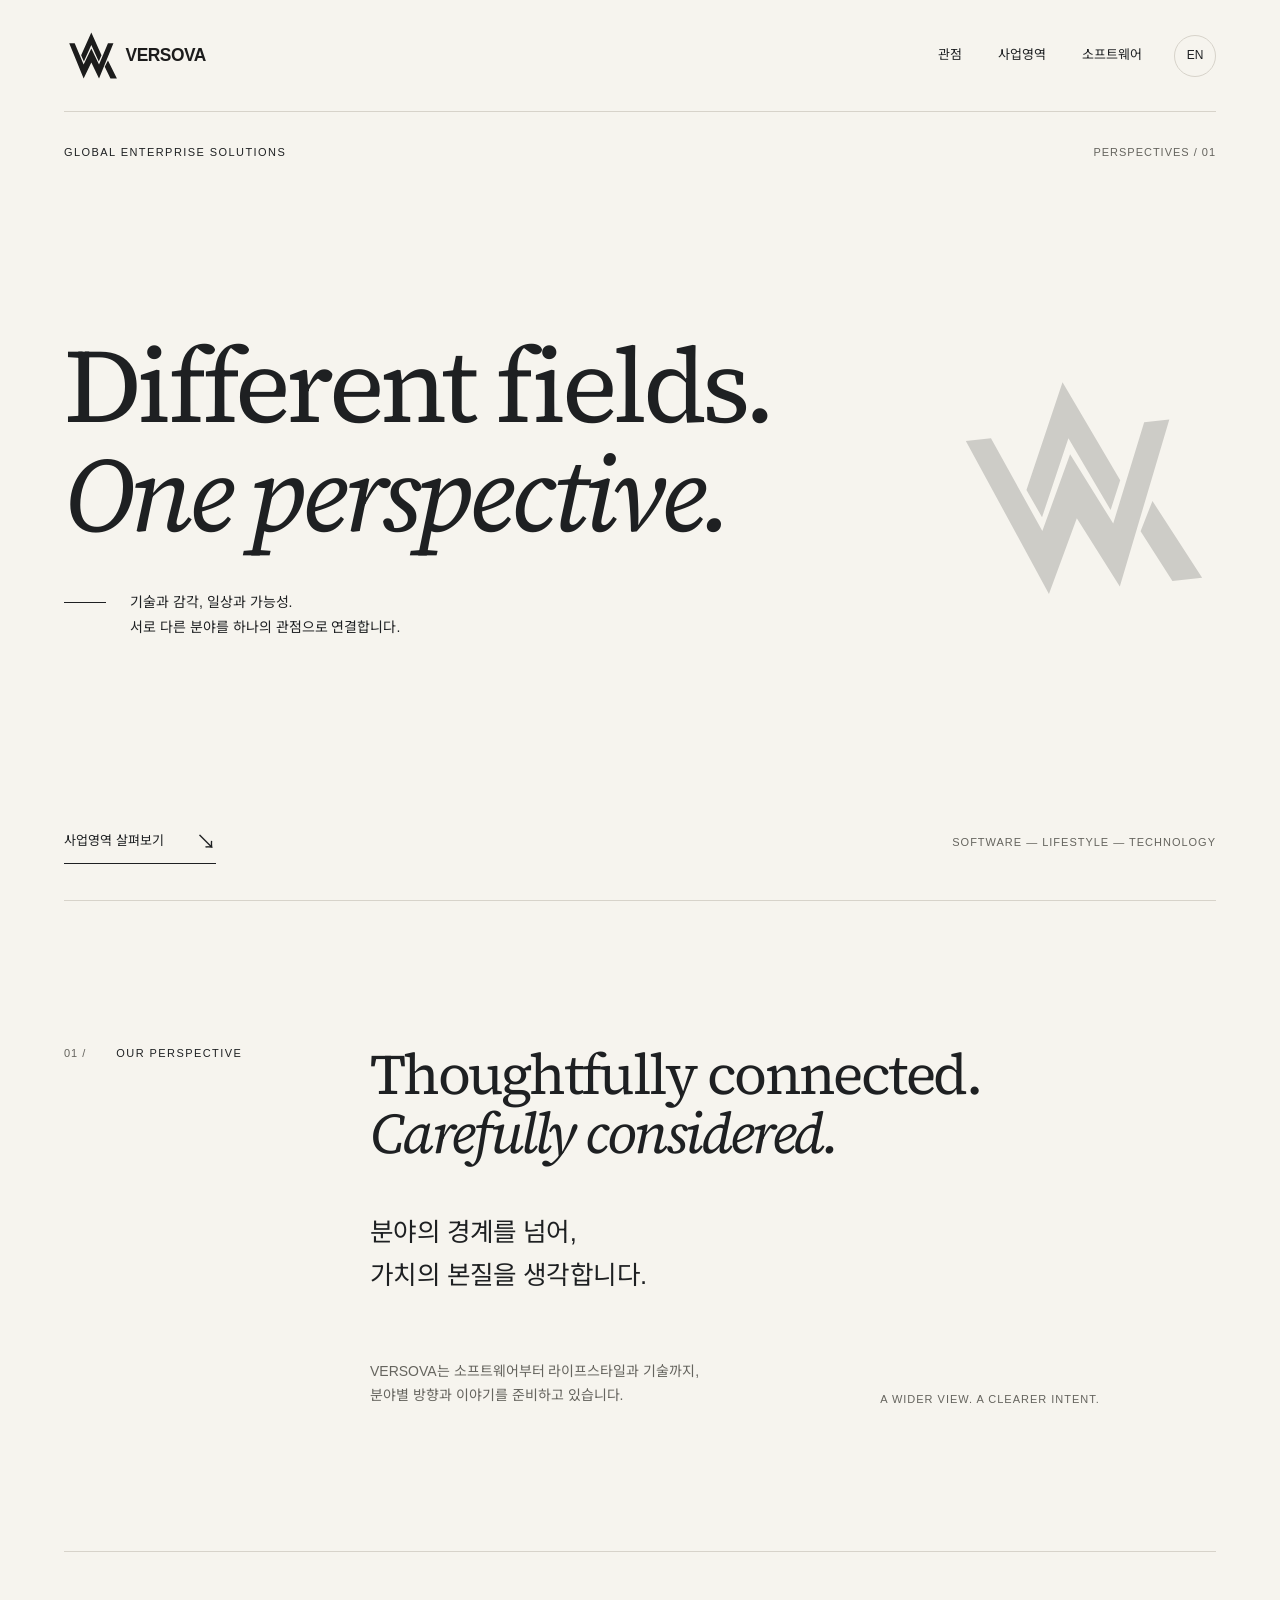
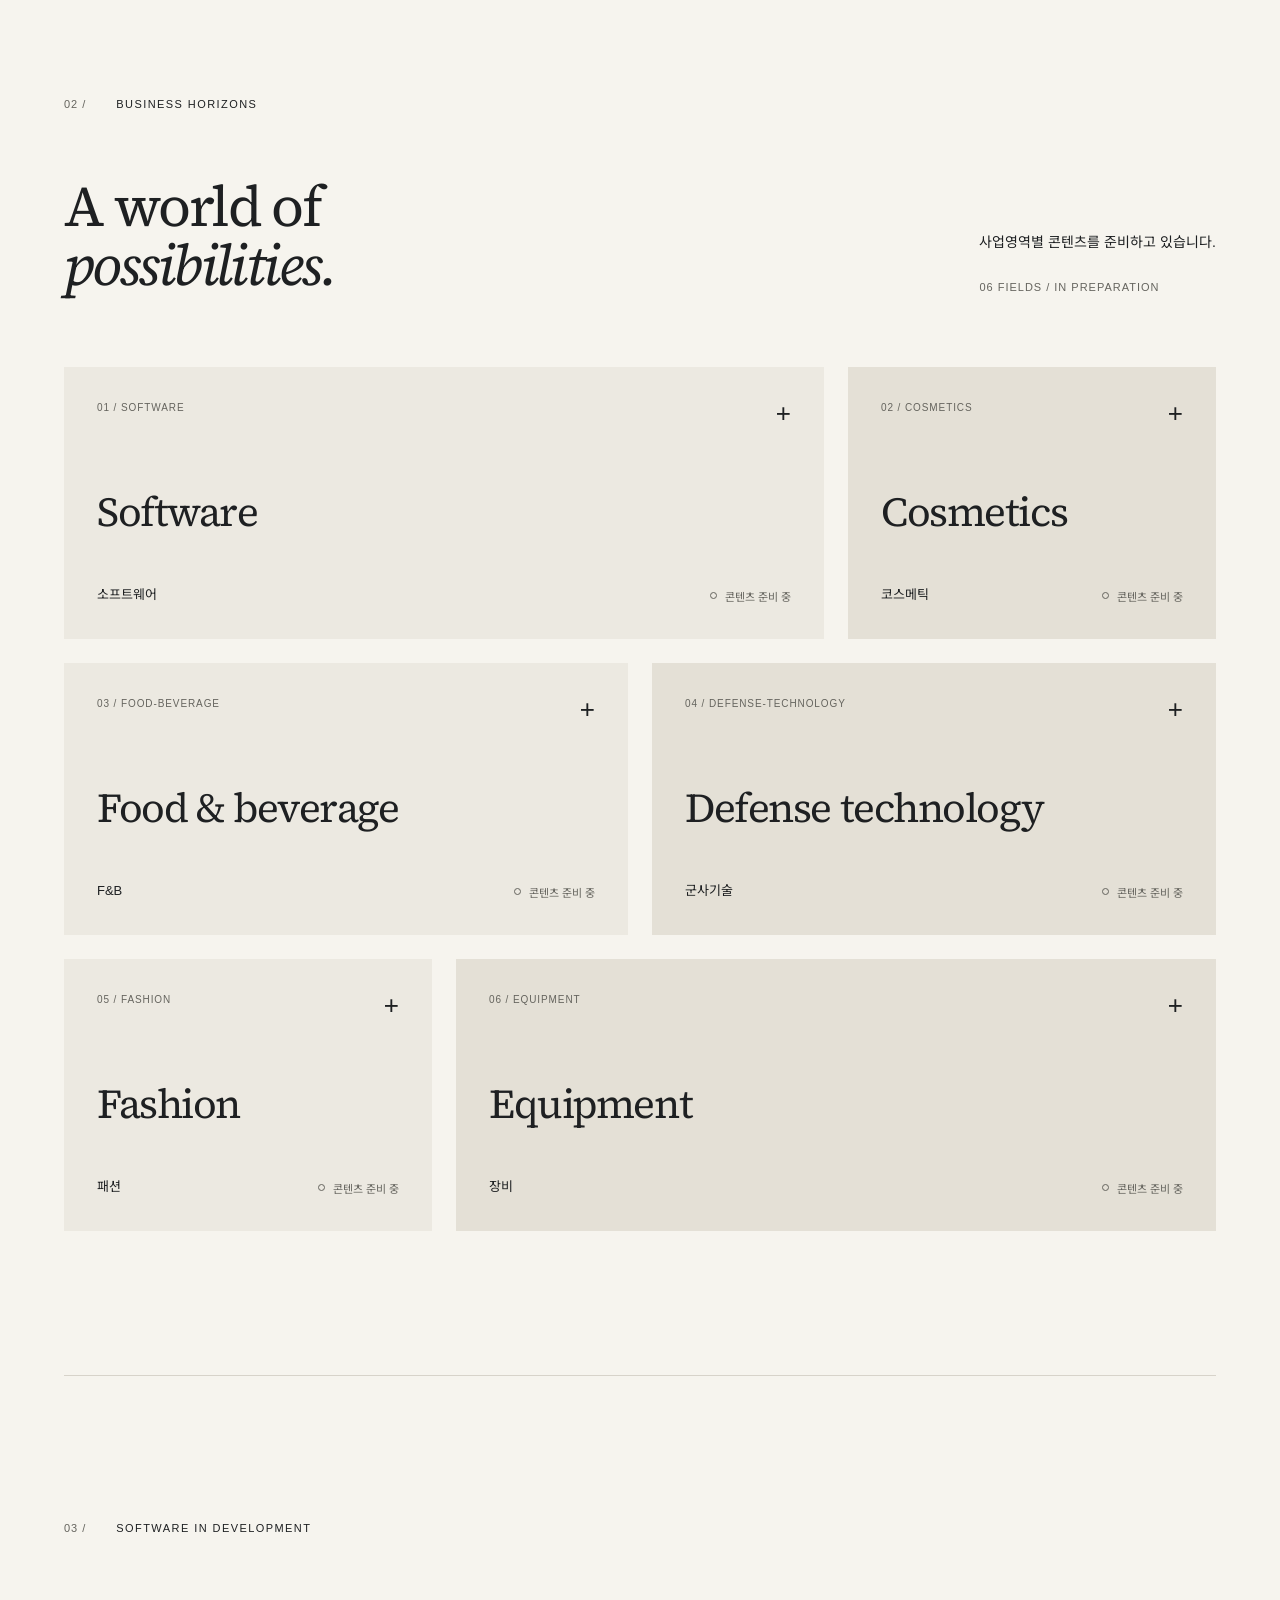
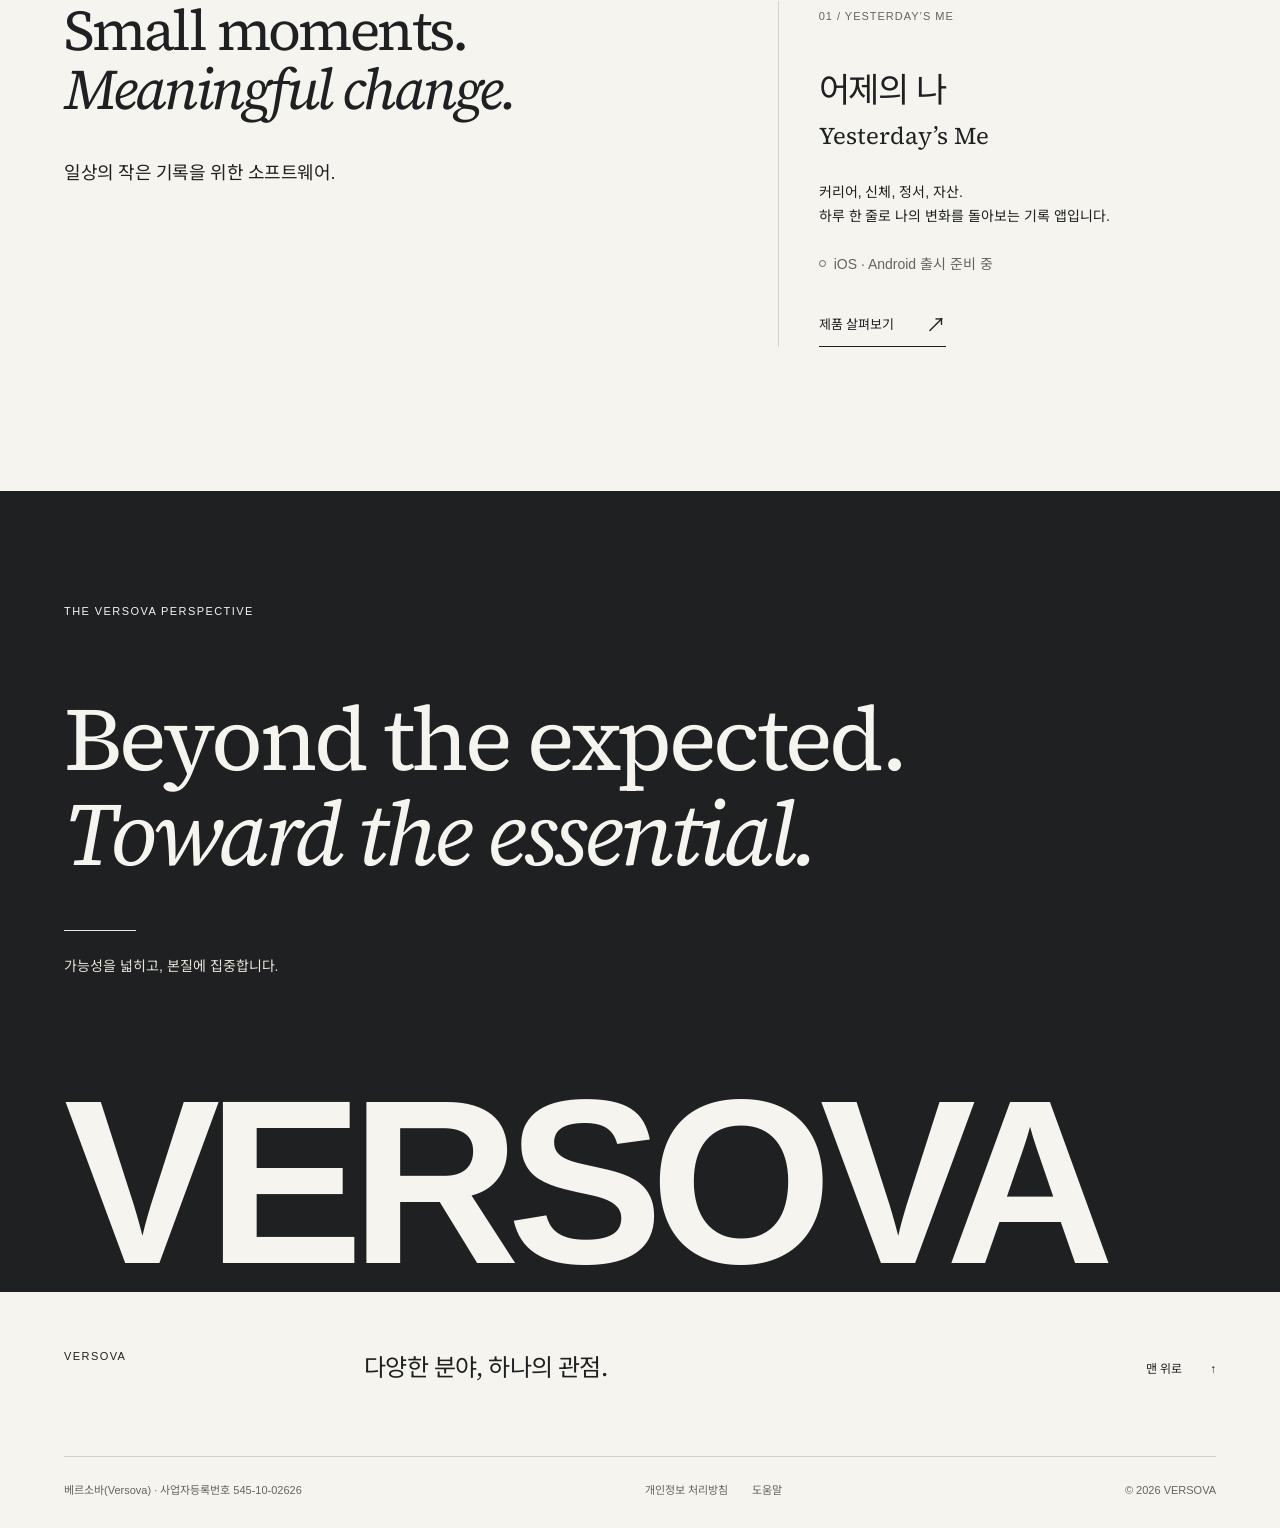
==== commit f13ab26b: "Redesign VERSOVA website in warm monochrome and remove personal disclosure Publish a quiet-luxury ed" ====
--- a/index.html
+++ b/index.html
@@ -1,14 +1,8 @@
-<!doctype html>
-<html lang="ko"><head><meta charset="utf-8"><meta name="viewport" content="width=device-width,initial-scale=1">
-<title>베르소바 · Versova · VERSOVA</title><meta name="description" content="베르소바 · Versova — 베르소바 Versova">
-<link rel="canonical" href="https://489156.github.io/versova-site/"><link rel="icon" type="image/svg+xml" href="./assets/versova-mark.svg">
-<link rel="stylesheet" href="./assets/brand.css"></head><body>
-<a class="skip" href="#main">본문으로 / Skip to content</a>
-<header><div class="wrap header"><a class="brand" href="./" aria-label="VERSOVA 홈"><img src="./assets/versova-logo.svg" width="190" height="62" alt="VERSOVA"></a>
-<nav aria-label="주요 메뉴"><a href="./#company">회사 / Company</a><a href="./yesterdays-me/">어제의 나</a><a href="./yesterdays-me/support/">도움말 / Support</a></nav></div></header>
-<main id="main" class="wrap ">
-<div class="hero"><p class="eyebrow">APPLICATION SOFTWARE PUBLISHING</p><h1>일상에 가치를 더하는<br>소프트웨어.</h1><p class="lede">베르소바는 사용자의 필요에서 출발해 소프트웨어를 만들고 공급해요.</p><div lang="en"><h2>Software that adds value to everyday life.</h2><p class="lede">Versova develops and publishes software around people’s needs.</p></div></div>
-<section id="products"><div class="grid"><div><p class="eyebrow">PRODUCTS</p><h2>작은 기록에서<br>시작하는 변화.</h2><p>현재 개발 중인 제품을 소개해요. 제품별 데이터 처리 방식과 지원 정보는 각 제품 페이지에서 확인할 수 있어요.</p><p lang="en">Explore our product in development. Data handling and support information are specific to each product.</p></div><div class="card"><span class="badge">출시 준비 중 / Preparing for release</span><h3>어제의 나<br><span lang="en">Yesterday’s Me</span></h3><p>커리어, 신체, 정서, 자산. 하루 한 줄의 기록으로 나의 변화를 돌아봐요.</p><p lang="en">A personal journal for reflecting on change across career, body, mind and money.</p><a class="button" href="./yesterdays-me/">제품 알아보기 / Explore</a></div></div></section>
-<section id="company"><p class="eyebrow">COMPANY</p><h2>베르소바 / Versova</h2><p>응용 소프트웨어 개발·공급과 전자상거래 소매업으로 등록된 개인사업자예요.</p><p lang="en">Versova is an individual business registered for application software publishing and electronic commerce via internet.</p><dl class="details"><dt>상호 / Business name</dt><dd>베르소바(Versova) / Versova</dd><dt>사업자 형태 / Entity</dt><dd>개인사업자 / Individual business</dd><dt>대표 / Representative</dt><dd>김희영 / KIM HEEYOUNG</dd><dt>사업자등록번호 / Registration</dt><dd>545-10-02626</dd><dt>개업일 / Established</dt><dd>2023-02-03</dd><dt>업태 / Business type</dt><dd>도매 및 소매업 · 정보통신업 / Wholesale and retail trade · Information and communication</dd><dt>종목 / Business items</dt><dd>전자상거래 소매업 · 응용 소프트웨어 개발 및 공급업 / Electronic commerce via internet · Application software publishing</dd><dt>주소 / Address</dt><dd>경기도 군포시 군포로 109 / 109 Gunpo-ro, Gunpo-si, Gyeonggi-do, Republic of Korea</dd></dl><p class="note">등록 정보 기준: 2026-10-15 / Registration information as of 2026-10-15.</p></section></main>
-<footer><div class="wrap"><strong>베르소바(Versova) · VERSOVA</strong><p>대표: 김희영 / KIM HEEYOUNG · 사업자등록번호 545-10-02626<br>경기도 군포시 군포로 109<br><span lang="en">109 Gunpo-ro, Gunpo-si, Gyeonggi-do, Republic of Korea</span></p>
-<p><a href="mailto:versova1128@gmail.com">versova1128@gmail.com</a> · <a href="./yesterdays-me/privacy/">개인정보 처리방침 / Privacy</a></p><p lang="en">© 2026 Versova. All rights reserved.</p></div></footer></body></html>
+<!doctype html><html lang="ko"><head><meta charset="utf-8"><meta name="viewport" content="width=device-width,initial-scale=1"><meta name="theme-color" content="#F6F4EE"><title>VERSOVA — Different fields. One perspective. · VERSOVA</title><meta name="description" content="VERSOVA — 다양한 분야, 하나의 관점. 분야별 콘텐츠를 준비하고 있습니다."><link rel="canonical" href="https://489156.github.io/versova-site/"><link rel="icon" type="image/svg+xml" href="./assets/versova-mark.svg"><link rel="stylesheet" href="./assets/brand.css"><script defer src="./assets/site.js"></script></head><body>
+ <a class="skip" href="#main">본문으로 / Skip to content</a><header class="site-header"><a class="brand" href="./" aria-label="VERSOVA Home"><img src="./assets/versova-logo.svg" width="160" height="52" alt="VERSOVA"></a><nav aria-label="Main navigation"><a href="./#perspective"><span class="" data-lang="ko">관점</span><span class="" data-lang="en" lang="en">Perspective</span></a><a href="./#fields"><span class="" data-lang="ko">사업영역</span><span class="" data-lang="en" lang="en">Fields</span></a><a href="./yesterdays-me/"><span class="" data-lang="ko">소프트웨어</span><span class="" data-lang="en" lang="en">Software</span></a></nav><button class="language" type="button" aria-label="Switch language to English">EN</button></header>
+ <main id="main" class=""><section class="hero"><div class="hero-top"><span class="eyebrow">GLOBAL ENTERPRISE SOLUTIONS</span><span class="edition">PERSPECTIVES / 01</span></div><div class="hero-grid"><div><h1>Different fields.<br><em>One perspective.</em></h1><div class="hero-caption"><span class="caption-line"></span><p class="" data-lang="ko">기술과 감각, 일상과 가능성.<br>서로 다른 분야를 하나의 관점으로 연결합니다.</p><p class="" data-lang="en" lang="en">Technology and sensibility. Everyday life and possibility.<br>A considered perspective across different fields.</p></div></div><div class="hero-symbol" aria-hidden="true"><img src="./assets/versova-mark.svg" width="350" height="302" alt=""></div></div><div class="hero-bottom"><a class="text-link" href="#fields"><span class="" data-lang="ko">사업영역 살펴보기</span><span class="" data-lang="en" lang="en">Explore our fields</span> <span aria-hidden="true">↘</span></a><span class="micro">SOFTWARE — LIFESTYLE — TECHNOLOGY</span></div></section>
+<section id="perspective" class="perspective section"><div class="section-label"><span class="index">01 /</span><span class="eyebrow">OUR PERSPECTIVE</span></div><div class="perspective-content"><h2>Thoughtfully connected.<br><em>Carefully considered.</em></h2><p class="intro" data-lang="ko">분야의 경계를 넘어,<br>가치의 본질을 생각합니다.</p><p class="intro" data-lang="en" lang="en">Beyond the boundaries of disciplines,<br>we consider what creates lasting value.</p><div class="perspective-note"><p class="" data-lang="ko">VERSOVA는 소프트웨어부터 라이프스타일과 기술까지,<br>분야별 방향과 이야기를 준비하고 있습니다.</p><p class="" data-lang="en" lang="en">VERSOVA is preparing its direction and stories across<br>software, lifestyle and technology.</p><span class="micro">A WIDER VIEW. A CLEARER INTENT.</span></div></div></section>
+<section id="fields" class="fields-section section"><div class="section-label"><span class="index">02 /</span><span class="eyebrow">BUSINESS HORIZONS</span></div><div class="section-heading"><h2>A world of<br><em>possibilities.</em></h2><div><p class="" data-lang="ko">사업영역별 콘텐츠를 준비하고 있습니다.</p><p class="" data-lang="en" lang="en">Content for each business field is in preparation.</p><p class="micro">06 FIELDS / IN PREPARATION</p></div></div><div class="bento-grid"><details class="field field-1"><summary><span class="field-meta"><span class="micro">01 / SOFTWARE</span><span class="field-expand" aria-hidden="true">+</span></span><span class="field-name">Software</span><span class="field-bottom"><span>소프트웨어</span><span class="status"><span class="" data-lang="ko">콘텐츠 준비 중</span><span class="" data-lang="en" lang="en">Content in preparation</span></span></span></summary><div class="field-detail"><p class="" data-lang="ko">분야별 소개와 관련 콘텐츠를 준비하고 있습니다. 공개할 수 있는 정보가 마련되면 이곳에 안내하겠습니다.</p><p class="" data-lang="en" lang="en">An introduction and related content for this field are being prepared. Updates will appear here when information is ready to share.</p></div></details><details class="field field-2"><summary><span class="field-meta"><span class="micro">02 / COSMETICS</span><span class="field-expand" aria-hidden="true">+</span></span><span class="field-name">Cosmetics</span><span class="field-bottom"><span>코스메틱</span><span class="status"><span class="" data-lang="ko">콘텐츠 준비 중</span><span class="" data-lang="en" lang="en">Content in preparation</span></span></span></summary><div class="field-detail"><p class="" data-lang="ko">분야별 소개와 관련 콘텐츠를 준비하고 있습니다. 공개할 수 있는 정보가 마련되면 이곳에 안내하겠습니다.</p><p class="" data-lang="en" lang="en">An introduction and related content for this field are being prepared. Updates will appear here when information is ready to share.</p></div></details><details class="field field-3"><summary><span class="field-meta"><span class="micro">03 / FOOD-BEVERAGE</span><span class="field-expand" aria-hidden="true">+</span></span><span class="field-name">Food &amp; beverage</span><span class="field-bottom"><span>F&amp;B</span><span class="status"><span class="" data-lang="ko">콘텐츠 준비 중</span><span class="" data-lang="en" lang="en">Content in preparation</span></span></span></summary><div class="field-detail"><p class="" data-lang="ko">분야별 소개와 관련 콘텐츠를 준비하고 있습니다. 공개할 수 있는 정보가 마련되면 이곳에 안내하겠습니다.</p><p class="" data-lang="en" lang="en">An introduction and related content for this field are being prepared. Updates will appear here when information is ready to share.</p></div></details><details class="field field-4"><summary><span class="field-meta"><span class="micro">04 / DEFENSE-TECHNOLOGY</span><span class="field-expand" aria-hidden="true">+</span></span><span class="field-name">Defense technology</span><span class="field-bottom"><span>군사기술</span><span class="status"><span class="" data-lang="ko">콘텐츠 준비 중</span><span class="" data-lang="en" lang="en">Content in preparation</span></span></span></summary><div class="field-detail"><p class="" data-lang="ko">분야별 소개와 관련 콘텐츠를 준비하고 있습니다. 공개할 수 있는 정보가 마련되면 이곳에 안내하겠습니다.</p><p class="" data-lang="en" lang="en">An introduction and related content for this field are being prepared. Updates will appear here when information is ready to share.</p></div></details><details class="field field-5"><summary><span class="field-meta"><span class="micro">05 / FASHION</span><span class="field-expand" aria-hidden="true">+</span></span><span class="field-name">Fashion</span><span class="field-bottom"><span>패션</span><span class="status"><span class="" data-lang="ko">콘텐츠 준비 중</span><span class="" data-lang="en" lang="en">Content in preparation</span></span></span></summary><div class="field-detail"><p class="" data-lang="ko">분야별 소개와 관련 콘텐츠를 준비하고 있습니다. 공개할 수 있는 정보가 마련되면 이곳에 안내하겠습니다.</p><p class="" data-lang="en" lang="en">An introduction and related content for this field are being prepared. Updates will appear here when information is ready to share.</p></div></details><details class="field field-6"><summary><span class="field-meta"><span class="micro">06 / EQUIPMENT</span><span class="field-expand" aria-hidden="true">+</span></span><span class="field-name">Equipment</span><span class="field-bottom"><span>장비</span><span class="status"><span class="" data-lang="ko">콘텐츠 준비 중</span><span class="" data-lang="en" lang="en">Content in preparation</span></span></span></summary><div class="field-detail"><p class="" data-lang="ko">분야별 소개와 관련 콘텐츠를 준비하고 있습니다. 공개할 수 있는 정보가 마련되면 이곳에 안내하겠습니다.</p><p class="" data-lang="en" lang="en">An introduction and related content for this field are being prepared. Updates will appear here when information is ready to share.</p></div></details></div></section>
+<section id="software" class="software-section section"><div class="section-label"><span class="index">03 /</span><span class="eyebrow">SOFTWARE IN DEVELOPMENT</span></div><div class="software-grid"><div><h2>Small moments.<br><em>Meaningful change.</em></h2><p class="intro" data-lang="ko">일상의 작은 기록을 위한 소프트웨어.</p><p class="intro" data-lang="en" lang="en">Software for the small records of everyday life.</p></div><article class="product-note"><span class="micro">01 / YESTERDAY’S ME</span><h3>어제의 나</h3><p class="product-name" lang="en">Yesterday’s Me</p><p class="" data-lang="ko">커리어, 신체, 정서, 자산.<br>하루 한 줄로 나의 변화를 돌아보는 기록 앱입니다.</p><p class="" data-lang="en" lang="en">Career, body, mind and money.<br>A one-line-a-day journal for reflecting on your own changes.</p><p class="status"><span class="" data-lang="ko">iOS · Android 출시 준비 중</span><span class="" data-lang="en" lang="en">Preparing for release on iOS and Android</span></p><a class="text-link" href="./yesterdays-me/"><span class="" data-lang="ko">제품 살펴보기</span><span class="" data-lang="en" lang="en">Explore the product</span> <span aria-hidden="true">↗</span></a></article></div></section>
+<section class="brand-statement"><p class="eyebrow">THE VERSOVA PERSPECTIVE</p><p class="statement">Beyond the expected.<br><em>Toward the essential.</em></p><div class="statement-rule"></div><p class="statement-caption"><span class="" data-lang="ko">가능성을 넓히고, 본질에 집중합니다.</span><span class="" data-lang="en" lang="en">A wider possibility. A sharper focus.</span></p><p class="closing-wordmark" aria-hidden="true">VERSOVA</p></section></main>
+ <footer class="site-footer"><div class="footer-top"><span class="eyebrow">VERSOVA</span><p><span class="" data-lang="ko">다양한 분야, 하나의 관점.</span><span class="" data-lang="en" lang="en">Different fields. One perspective.</span></p><a href="#main" class="back-top"><span class="" data-lang="ko">맨 위로</span><span class="" data-lang="en" lang="en">Back to top</span> <span aria-hidden="true">↑</span></a></div><div class="footer-bottom"><span>베르소바(Versova) · <span class="" data-lang="ko">사업자등록번호</span><span class="" data-lang="en" lang="en">Business registration</span> 545-10-02626</span><div><a href="./yesterdays-me/privacy/"><span class="" data-lang="ko">개인정보 처리방침</span><span class="" data-lang="en" lang="en">Privacy policy</span></a><a href="./yesterdays-me/support/"><span class="" data-lang="ko">도움말</span><span class="" data-lang="en" lang="en">Support</span></a></div><span>© 2026 VERSOVA</span></div></footer></body></html>
--- a/assets/brand.css
+++ b/assets/brand.css
@@ -1,5 +1,10 @@
-/* VERSOVA corporate CI · 2026.10. Product apps retain their own tokens. */
-:root{color-scheme:light;--ink:#1c1c1c;--paper:#fff;--muted:#555;--line:#d6d6d6;--surface:#f5f5f3;--font-body:-apple-system,BlinkMacSystemFont,"Segoe UI","Apple SD Gothic Neo","Malgun Gothic",sans-serif;--font-display:var(--font-body);--bg:var(--paper);--fg:var(--ink);--bg-elevated:var(--surface);--fg-link:var(--ink);--radius-lg:16px;--radius-pill:999px;--space-6:24px}
-*{box-sizing:border-box}body,.v-page{margin:0;background:var(--paper);color:var(--ink);font:16px/1.75 var(--font-body);word-break:keep-all;-webkit-text-size-adjust:100%}a{color:inherit;text-underline-offset:4px}a:focus-visible,button:focus-visible{outline:3px solid var(--ink);outline-offset:5px}img,svg{max-width:100%}h1,h2,h3{line-height:1.2;text-wrap:balance}h1{font-size:clamp(2.5rem,7vw,5rem);letter-spacing:-.045em}h2{font-size:clamp(1.7rem,4vw,2.6rem);letter-spacing:-.025em}p{max-width:68ch}.wrap{max-width:1120px;margin:auto;padding:0 24px}.skip{position:absolute;top:-100px}.skip:focus{top:8px;background:white;padding:12px;z-index:10}header{border-bottom:1px solid var(--line)}.header{display:flex;justify-content:space-between;align-items:center;gap:24px;padding-top:24px;padding-bottom:24px}.brand img{width:190px;display:block}nav{display:flex;gap:20px;flex-wrap:wrap}.hero{padding:88px 0 72px}.eyebrow{font-size:12px;letter-spacing:.14em;font-weight:700}.lede{font-size:clamp(1.1rem,2vw,1.4rem);color:var(--muted)}section{padding:48px 0;border-top:1px solid var(--line)}.grid{display:grid;grid-template-columns:1fr 1fr;gap:48px}.card{background:var(--surface);padding:32px;border-radius:16px}.badge{display:inline-block;font-size:13px;border:1px solid var(--line);border-radius:99px;padding:4px 12px}.button{display:inline-block;background:var(--ink);color:white;text-decoration:none;padding:12px 20px;border-radius:99px}.details{display:grid;grid-template-columns:150px 1fr;gap:10px 24px}.details dt{color:var(--muted)}.details dd{margin:0}footer{border-top:1px solid var(--line);padding:36px 0;color:var(--muted);font-size:14px}.document{max-width:760px;padding-top:48px;padding-bottom:64px}.document h1{font-size:2rem}.document h2{font-size:1.5rem;margin-top:40px}.document h3{margin-top:28px}.note{color:var(--muted)}[lang=en]{word-break:normal}.lang-block{margin-top:40px;padding-top:32px;border-top:1px solid var(--line)}@media(max-width:700px){.grid{grid-template-columns:1fr;gap:24px}.header{align-items:flex-start;flex-direction:column}.hero{padding:48px 0}.details{grid-template-columns:1fr;gap:4px}.details dd{margin-bottom:12px}.card{padding:24px}}@media(prefers-reduced-motion:reduce){*{scroll-behavior:auto!important}}
-
-figure{margin:0}figure img{display:block;width:100%;max-width:320px;height:auto;border:1px solid var(--line);border-radius:20px;margin:auto}
+@font-face{font-family:"VERSOVA Serif";src:url("./fonts/source-serif-4.ttf") format("truetype");font-weight:400;font-style:normal;font-display:swap}
+@font-face{font-family:"VERSOVA Serif";src:url("./fonts/source-serif-4-italic.ttf") format("truetype");font-weight:400;font-style:italic;font-display:swap}
+@font-face{font-family:"VERSOVA Korean";src:url("./fonts/noto-sans-kr.ttf") format("truetype");font-weight:400;font-style:normal;font-display:swap}
+/* VERSOVA / Quiet luxury monochrome · 2026.10.24. Product app tokens remain separate. */
+:root{color-scheme:light;--paper:#F6F4EE;--ink:#1E2022;--muted:#65645E;--line:#D7D3CA;--surface:#ECE9E1;--surface-deep:#E4E0D6;--inverse:#E9E5DB;--serif:"VERSOVA Serif",Georgia,"Times New Roman","VERSOVA Korean","Noto Serif KR",serif;--sans:Arial,Helvetica,"VERSOVA Korean","Apple SD Gothic Neo","Malgun Gothic",sans-serif;--ease:cubic-bezier(.22,1,.36,1);--gutter:clamp(24px,5vw,96px);--section-space:144px;--font-body:var(--sans);--font-display:var(--serif);--bg:var(--paper);--fg:var(--ink)}
+*{box-sizing:border-box}html{scroll-behavior:smooth;scroll-padding-top:32px}body{margin:0;background:var(--paper);color:var(--ink);font:16px/1.7 var(--sans);-webkit-font-smoothing:antialiased;word-break:keep-all}button,a{-webkit-tap-highlight-color:transparent}a{color:inherit;text-underline-offset:5px}button{font:inherit;color:inherit}button:focus-visible,a:focus-visible,summary:focus-visible{outline:2px solid var(--ink);outline-offset:6px}button{cursor:pointer}img,svg{display:block;max-width:100%;height:auto}h1,h2,h3,p{margin:0}h1,h2{font-family:var(--serif);font-weight:400;letter-spacing:-.045em;line-height:1.04}em{font-weight:400}h1{font-size:clamp(60px,8.2vw,144px)}h2{font-size:clamp(42px,4.45vw,76px)}.eyebrow,.micro,.index,.edition{font-family:var(--sans);font-size:11px;font-weight:400;line-height:1.5;letter-spacing:.09em}.eyebrow{letter-spacing:.13em}.micro,.edition,.index{color:var(--muted)}.skip{position:absolute;z-index:30;top:-120px;left:24px;padding:12px 20px;background:var(--paper)}.skip:focus{top:12px}.site-header{margin:0 var(--gutter);height:112px;display:flex;align-items:center;justify-content:space-between;border-bottom:1px solid var(--line);gap:32px}.brand{display:block;text-decoration:none}.brand img{width:154px;height:auto}.site-header nav{display:flex;gap:36px;margin-left:auto;font-size:13px}.site-header nav a,.footer-bottom a{text-decoration:none;position:relative}.site-header nav a:after,.footer-bottom a:after{content:"";position:absolute;left:0;right:0;bottom:-5px;height:1px;background:var(--ink);transform:scaleX(0);transform-origin:left;transition:transform 240ms var(--ease)}.site-header nav a:hover:after,.footer-bottom a:hover:after{transform:scaleX(1)}.language{font-size:12px;border:1px solid var(--line);border-radius:50%;width:42px;height:42px;background:transparent;transition:background 220ms var(--ease)}.language:hover{background:var(--surface)}html[lang=ko] [data-lang=en],html[lang=en] [data-lang=ko]{display:none!important}.hero{margin:0 var(--gutter);padding:32px 0 36px;min-height:calc(100svh - 112px);display:flex;flex-direction:column}.hero-top,.hero-bottom{display:flex;align-items:center;justify-content:space-between;gap:24px}.hero-grid{display:grid;grid-template-columns:minmax(0,9fr) minmax(0,3fr);align-items:center;gap:28px;flex:1;padding:88px 0 96px}.hero h1{white-space:nowrap}.hero-caption{display:flex;align-items:flex-start;gap:24px;margin-top:40px;font-size:14px;line-height:1.85}.caption-line{width:42px;height:1px;background:var(--ink);margin-top:12px;flex-shrink:0}.hero-symbol{opacity:.18;align-self:center;transform:rotate(-6deg);padding-left:12px}.hero-symbol img{width:100%;max-width:300px}.text-link{font-size:13px;display:inline-flex;align-items:center;gap:32px;text-decoration:none;min-height:44px;border-bottom:1px solid var(--ink);transition:gap 300ms var(--ease)}.text-link:hover{gap:44px}.text-link span[aria-hidden]{font-size:20px;transition:transform 300ms var(--ease)}.text-link:hover span[aria-hidden]{transform:translate(2px,-2px)}.section{margin:0 var(--gutter);padding:var(--section-space) 0;border-top:1px solid var(--line)}.section-label{display:flex;align-items:center;gap:30px;margin-bottom:64px}.perspective{display:grid;grid-template-columns:3fr 9fr;gap:24px}.perspective .section-label{align-self:start}.perspective-content{max-width:960px}.intro{font-size:clamp(20px,2vw,28px);line-height:1.65;letter-spacing:-.025em}.perspective .intro{margin-top:48px}.perspective-note{display:grid;grid-template-columns:7fr 5fr;gap:40px;margin-top:64px;align-items:end;font-size:14px;color:var(--muted)}.section-heading{display:flex;justify-content:space-between;gap:80px;align-items:end;margin-bottom:72px}.section-heading>div{max-width:360px;font-size:14px}.section-heading .micro{margin-top:24px}.bento-grid{display:grid;grid-template-columns:repeat(12,minmax(0,1fr));gap:24px}.field{grid-column:span 4;min-width:0;background:var(--surface);border:1px solid transparent;transition:background 400ms var(--ease),border-color 400ms var(--ease)}.field-1,.field-6{grid-column:span 8}.field-2,.field-5{grid-column:span 4}.field-3,.field-4{grid-column:span 6}.field:nth-child(2n){background:var(--surface-deep)}.field:hover{border-color:var(--muted);background:var(--paper)}.field summary{list-style:none;cursor:pointer;padding:32px;min-height:270px;display:flex;flex-direction:column}.field summary::-webkit-details-marker{display:none}.field-meta,.field-bottom{display:flex;justify-content:space-between;gap:16px}.field-meta{align-items:start}.field-meta .micro{font-size:10px}.field-expand{font-size:26px;line-height:1;font-weight:400;transition:transform 300ms var(--ease)}.field[open] .field-expand{transform:rotate(45deg)}.field-name{font-family:var(--serif);font-size:clamp(34px,3.2vw,54px);letter-spacing:-.035em;line-height:1.1;padding-top:64px;padding-bottom:32px}.field-bottom{margin-top:auto;align-items:end;font-size:13px}.status{color:var(--muted);font-size:11px;line-height:1.6}.status:before{content:"";display:inline-block;width:5px;height:5px;border:1px solid currentColor;border-radius:50%;margin-right:8px;vertical-align:2px}.field-detail{padding:0 32px 32px;font-size:14px;color:var(--muted);max-width:620px}.software-grid{display:grid;grid-template-columns:7fr 5fr;gap:100px}.software-grid .intro{margin-top:40px;font-size:18px}.product-note{padding-left:40px;border-left:1px solid var(--line)}.product-note h3{font-size:34px;font-weight:400;letter-spacing:-.04em;margin-top:40px;line-height:1.3}.product-name{font-family:var(--serif);font-size:24px;margin-top:4px}.product-note>p:not(.product-name){margin-top:24px;font-size:14px}.product-note .text-link{margin-top:28px}.brand-statement{padding:112px var(--gutter) 0;background:var(--ink);color:var(--paper);overflow:hidden}.statement{font-family:var(--serif);font-size:clamp(46px,7vw,112px);letter-spacing:-.04em;line-height:1.06;margin-top:72px}.statement-rule{width:72px;height:1px;background:var(--inverse);margin:48px 0 24px}.statement-caption{font-size:14px;color:var(--inverse)}.closing-wordmark{font:700 clamp(65px,18.3vw,350px)/1.06 var(--sans);letter-spacing:-.055em;margin:80px 0 -15px;white-space:nowrap}.site-footer{padding:56px var(--gutter) 28px}.footer-top{display:grid;grid-template-columns:3fr 6fr 3fr;gap:24px;align-items:start;padding-bottom:64px}.footer-top p{font-family:var(--serif);font-size:24px;letter-spacing:-.025em}.back-top{justify-self:end;text-decoration:none;font-size:12px;display:flex;gap:28px;min-height:44px;align-items:center}.footer-bottom{display:flex;justify-content:space-between;gap:24px;padding-top:24px;border-top:1px solid var(--line);color:var(--muted);font-size:11px;line-height:1.8}.footer-bottom>div{display:flex;gap:24px}.document{max-width:850px;margin:0 auto;padding:96px 24px 144px}.document h1{font-family:var(--sans);font-size:32px;font-weight:400;line-height:1.4;letter-spacing:-.035em}.document h2{font-family:var(--sans);font-size:24px;letter-spacing:-.025em;margin:64px 0 24px}.document h3{font-size:17px;font-weight:500;margin:32px 0 12px}.document p,.document li{font-size:15px;line-height:1.85;margin-bottom:16px}.document hr{border:0;border-top:1px solid var(--line);margin:80px 0}.document a{overflow-wrap:anywhere}.document strong{font-weight:500}.product-hero{border:0;padding-top:96px}.product-hero h1{font:400 clamp(52px,8vw,112px)/1.1 var(--sans);letter-spacing:-.055em;margin-top:64px}.serif-subtitle{font:italic 36px/1.3 var(--serif);margin-top:16px}.product-hero .status{margin-top:32px}.product-hero .intro{margin-top:48px}.product-story{display:grid;grid-template-columns:7fr 5fr;gap:80px}.product-story h2{margin-top:40px}.product-story>div:last-child{align-self:end;font-size:15px}.product-story .text-link{margin-top:24px}.product-visuals{display:grid;grid-template-columns:1fr 1fr;gap:80px;background:var(--surface);padding:80px;margin-bottom:var(--section-space);border:0}.product-visuals figure{margin:0}.product-visuals img{width:100%;max-width:280px;margin:auto;border:1px solid var(--line);border-radius:24px}.product-visuals figcaption{font:11px/1.5 var(--sans);letter-spacing:.1em;text-align:center;margin-top:24px;color:var(--muted)}.is-seen h2{animation:quiet-reveal 600ms var(--ease) both}@keyframes quiet-reveal{from{transform:translateY(12px);opacity:.6}to{transform:translateY(0);opacity:1}}
+@media(min-width:1800px){main{max-width:1800px;margin:auto}.brand-statement{margin:0 var(--gutter)}}
+@media(max-width:1000px){:root{--section-space:108px}.hero-grid{grid-template-columns:1fr;padding:80px 0}.hero-symbol{display:none}.hero h1{font-size:clamp(60px,9.5vw,108px)}.perspective{grid-template-columns:1fr}.section-label{margin-bottom:40px}.perspective-note{grid-template-columns:1fr}.software-grid{gap:48px}.field summary{padding:24px}.field-name{font-size:36px}.field-bottom{flex-direction:column;align-items:start;gap:8px}.field-detail{padding:0 24px 24px}.footer-top{grid-template-columns:2fr 6fr 2fr}.footer-bottom{flex-wrap:wrap}}
+@media(max-width:640px){:root{--section-space:88px}.site-header{height:88px;gap:16px;flex-wrap:wrap;align-content:center}.brand img{width:124px}.site-header nav{gap:16px;order:3;justify-content:space-between;width:100%;font-size:11px}.language{margin-left:auto;width:32px;height:32px;font-size:10px}.hero{min-height:690px;padding-top:24px}.hero-top .edition{display:none}.hero-top .eyebrow{font-size:9px}.hero-grid{padding:76px 0 72px}.hero h1{font-size:clamp(43px,10.6vw,66px);letter-spacing:-.045em;white-space:normal}.hero-caption{margin-top:36px;gap:16px;font-size:13px}.caption-line{width:24px}.hero-bottom{align-items:end}.hero-bottom .micro{max-width:110px;font-size:8px;text-align:right}.hero-bottom .text-link{font-size:12px;gap:20px}h2{font-size:clamp(36px,9vw,48px)}.intro{font-size:20px}.perspective-note{margin-top:40px;gap:24px;font-size:13px}.perspective .intro{margin-top:32px}.section-heading{display:block;margin-bottom:40px}.section-heading>div{margin-top:32px;font-size:13px}.bento-grid{grid-template-columns:1fr;gap:16px}.field,.field-1,.field-2,.field-3,.field-4,.field-5,.field-6{grid-column:auto}.field summary{min-height:238px}.field-name{font-size:40px;padding-top:56px;padding-bottom:24px}.field-bottom{flex-direction:row;align-items:end;font-size:12px}.field-meta .micro{font-size:9px}.field-bottom .status{font-size:10px}.software-grid{grid-template-columns:1fr;gap:48px}.product-note{padding:32px 0 0;border-left:0;border-top:1px solid var(--line)}.product-note h3{margin-top:32px}.brand-statement{padding-top:72px}.statement{font-size:clamp(38px,10vw,62px);margin-top:56px}.closing-wordmark{margin-top:64px;margin-bottom:-4px;font-size:18vw}.footer-top{grid-template-columns:1fr;gap:24px;padding-bottom:40px}.footer-top p{font-size:24px}.back-top{justify-self:start}.footer-bottom{display:flex;flex-direction:column;gap:20px;font-size:10px}.document{padding-top:64px;padding-bottom:88px}.document h1{font-size:25px}.product-story{grid-template-columns:1fr;gap:40px}.product-visuals{padding:40px 24px;gap:28px}.product-visuals img{border-radius:14px}.product-visuals figcaption{font-size:9px}.serif-subtitle{font-size:30px}}
+@media(prefers-reduced-motion:reduce){html{scroll-behavior:auto}*,*:before,*:after{animation:none!important;transition:none!important}}
